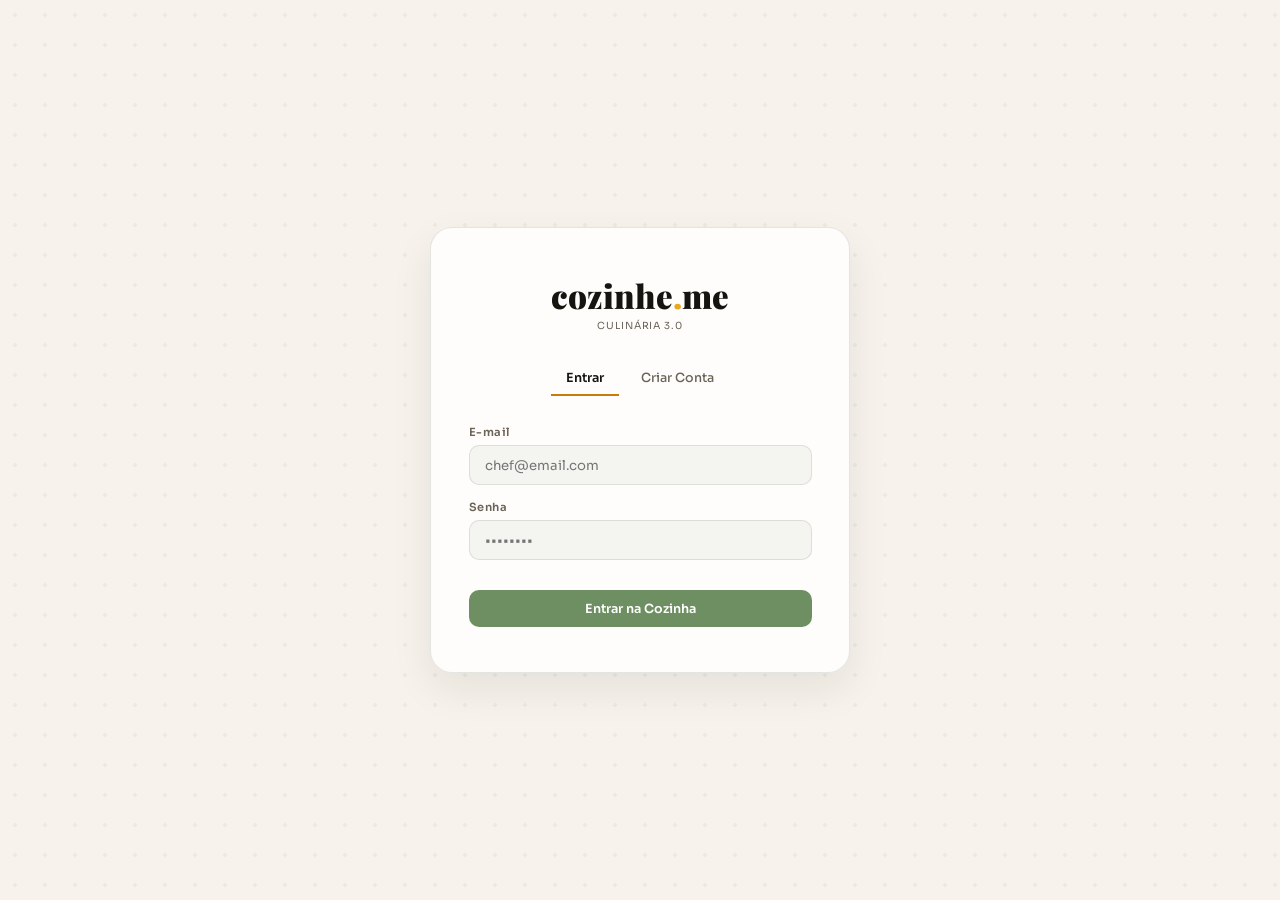
==== login.html @ 4d8975d3 "Rename gemini-code-1779406878002.html to login.html" ====
<!DOCTYPE html>
<html lang="pt-BR">
<head>
<meta charset="UTF-8">
<meta name="viewport" content="width=device-width, initial-scale=1.0">
<title>cozinhe.me</title>
<link href="https://fonts.googleapis.com/css2?family=Playfair+Display:ital,wght@0,700;0,900;1,700&family=Sora:wght@300;400;500;600;700&display=swap" rel="stylesheet">
<style>
:root{
  --cream:#F7F3EC;--dark:#16140F;--olive:#3B4A2C;--amber:#C97B0A;--gold:#E8A920;
  --sage:#6E8F62;--rust:#A83E1C;--warm:#FDFAF5;--muted:#6A6356;--border:rgba(59,74,44,0.13);
  --panel:rgba(255,255,255,0.82);--glass:rgba(255,255,255,0.55);
  --premium:#B8860B;--premium-light:rgba(184,134,11,0.12);
}
*,*::before,*::after{box-sizing:border-box;margin:0;padding:0}
html{scroll-behavior:smooth;font-size:15px}
body{background:var(--cream);color:var(--dark);font-family:'Sora',sans-serif;overflow-x:hidden;min-height:100vh}
input,button,select,textarea{font-family:'Sora',sans-serif}
::-webkit-scrollbar{width:5px;height:5px}
::-webkit-scrollbar-track{background:transparent}
::-webkit-scrollbar-thumb{background:rgba(59,74,44,0.25);border-radius:10px}

/* ─── LAYOUT ─── */
.app{display:flex;min-height:100vh}
.sidebar{width:220px;background:var(--dark);flex-shrink:0;display:flex;flex-direction:column;position:fixed;top:0;left:0;height:100vh;z-index:100;overflow-y:auto}
.main{margin-left:220px;flex:1;min-height:100vh}
.sidebar-logo{padding:1.6rem 1.4rem 1rem;border-bottom:1px solid rgba(255,255,255,0.07)}
.logo-text{font-family:'Playfair Display',serif;font-size:1.35rem;font-weight:900;color:#fff}
.logo-text span{color:var(--gold)}
.logo-sub{font-size:.65rem;color:rgba(255,255,255,.35);letter-spacing:.1em;text-transform:uppercase;margin-top:.2rem}
.nav-section{padding:.8rem 0}
.nav-label{font-size:.6rem;letter-spacing:.18em;text-transform:uppercase;color:rgba(255,255,255,.3);padding:.6rem 1.4rem .3rem;font-weight:600}
.nav-item{display:flex;align-items:center;gap:.75rem;padding:.65rem 1.4rem;cursor:pointer;transition:background .2s;border-left:3px solid transparent;font-size:.82rem;color:rgba(255,255,255,.55);font-weight:500}
.nav-item:hover{background:rgba(255,255,255,.06);color:rgba(255,255,255,.9)}
.nav-item.active{background:rgba(255,255,255,.09);color:#fff;border-left-color:var(--gold)}
.nav-item .ni{font-size:1rem;width:20px;text-align:center}
.sidebar-bottom{margin-top:auto;padding:1rem 1.2rem;border-top:1px solid rgba(255,255,255,.07)}
.user-chip{display:flex;align-items:center;gap:.7rem;cursor:pointer}
.user-avatar{width:34px;height:34px;border-radius:50%;background:linear-gradient(135deg,var(--sage),var(--olive));display:flex;align-items:center;justify-content:center;font-size:.9rem;flex-shrink:0}
.user-info-name{font-size:.82rem;font-weight:600;color:#fff}
.user-info-level{font-size:.68rem;color:var(--gold)}
.premium-badge-side{margin-top:.6rem;background:var(--premium-light);border:1px solid rgba(184,134,11,.3);border-radius:8px;padding:.5rem .8rem;font-size:.72rem;color:var(--gold);display:flex;align-items:center;gap:.4rem;cursor:pointer}

/* ─── TOPBAR ─── */
.topbar{background:rgba(253,250,245,0.92);backdrop-filter:blur(12px);border-bottom:1px solid var(--border);padding:.8rem 2rem;display:flex;align-items:center;justify-content:space-between;position:sticky;top:0;z-index:50}
.topbar-title{font-family:'Playfair Display',serif;font-size:1.3rem;font-weight:700}
.topbar-actions{display:flex;align-items:center;gap:.8rem}
.streak-pill{display:flex;align-items:center;gap:.4rem;background:rgba(201,123,10,.1);border:1px solid rgba(201,123,10,.25);border-radius:100px;padding:.35rem .85rem;font-size:.78rem;font-weight:600;color:var(--amber);cursor:pointer}
.xp-pill{display:flex;align-items:center;gap:.4rem;background:rgba(110,143,98,.1);border:1px solid rgba(110,143,98,.25);border-radius:100px;padding:.35rem .85rem;font-size:.78rem;font-weight:600;color:var(--sage)}

/* ─── PAGE ─── */
.page{display:none;padding:2rem}
.page.active{display:block}

/* ─── CARDS ─── */
.card{background:var(--panel);border:1.5px solid var(--border);border-radius:18px;padding:1.5rem;backdrop-filter:blur(8px)}
.card-sm{background:var(--panel);border:1.5px solid var(--border);border-radius:14px;padding:1.1rem}
h2.page-title{font-family:'Playfair Display',serif;font-size:1.8rem;font-weight:900;margin-bottom:.3rem;letter-spacing:-.5px}
p.page-sub{color:var(--muted);font-size:.88rem;margin-bottom:1.6rem;font-weight:300}

/* ─── BUTTONS ─── */
.btn{background:var(--dark);color:#fff;border:none;border-radius:10px;padding:.7rem 1.4rem;font-size:.84rem;font-weight:600;cursor:pointer;transition:all .2s;display:inline-flex;align-items:center;gap:.5rem}
.btn:hover{background:var(--olive);transform:translateY(-1px)}
.btn-outline{background:transparent;color:var(--dark);border:1.5px solid var(--border);border-radius:10px;padding:.65rem 1.3rem;font-size:.84rem;font-weight:500;cursor:pointer;transition:all .2s}
.btn-outline:hover{border-color:var(--dark)}
.btn-amber{background:var(--amber);color:#fff}
.btn-amber:hover{background:#a8660a}
.btn-sage{background:var(--sage);color:#fff}
.btn-sage:hover{background:var(--olive)}
.btn-sm{padding:.45rem .9rem;font-size:.76rem;border-radius:8px}
.btn-danger{background:rgba(168,62,28,.1);color:var(--rust);border:1px solid rgba(168,62,28,.2)}
.btn-danger:hover{background:rgba(168,62,28,.18)}

/* ─── INPUTS ─── */
.input{width:100%;background:rgba(59,74,44,.05);border:1.5px solid var(--border);border-radius:10px;padding:.7rem 1rem;font-size:.88rem;color:var(--dark);outline:none;transition:border-color .2s}
.input:focus{border-color:var(--sage)}
.input-label{font-size:.75rem;font-weight:600;color:var(--muted);letter-spacing:.05em;margin-bottom:.4rem;display:block}
.input-group{margin-bottom:1rem}
textarea.input{min-height:90px;resize:vertical}
select.input{cursor:pointer}

/* ─── TAGS ─── */
.tag{display:inline-flex;align-items:center;gap:.35rem;background:rgba(59,74,44,.1);color:var(--olive);padding:.25rem .7rem;border-radius:100px;font-size:.74rem;font-weight:500}
.tag-amber{background:rgba(201,123,10,.1);color:var(--amber)}
.tag-rust{background:rgba(168,62,28,.1);color:var(--rust)}
.tag-sage{background:rgba(110,143,98,.12);color:var(--sage)}
.tag-gold{background:var(--premium-light);color:var(--premium)}
.tag btn{background:none;border:none;cursor:pointer;color:inherit;opacity:.6;font-size:.8rem}

/* ─── GRID ─── */
.grid-2{display:grid;grid-template-columns:1fr 1fr;gap:1.2rem}
.grid-3{display:grid;grid-template-columns:repeat(3,1fr);gap:1.2rem}
.grid-4{display:grid;grid-template-columns:repeat(4,1fr);gap:1rem}

/* ─── SECTION LABEL ─── */
.section-label{font-size:.68rem;letter-spacing:.18em;text-transform:uppercase;color:var(--amber);font-weight:700;margin-bottom:.6rem}

/* ─── MODAL ─── */
.modal-overlay{position:fixed;inset:0;background:rgba(22,20,15,.55);backdrop-filter:blur(4px);z-index:500;display:flex;align-items:center;justify-content:center;opacity:0;pointer-events:none;transition:opacity .25s}
.modal-overlay.open{opacity:1;pointer-events:all}
.modal{background:var(--warm);border-radius:22px;padding:2rem;max-width:560px;width:90%;max-height:90vh;overflow-y:auto;transform:translateY(20px) scale(.97);transition:transform .3s cubic-bezier(.34,1.56,.64,1)}
.modal-overlay.open .modal{transform:none}
.modal-title{font-family:'Playfair Display',serif;font-size:1.35rem;font-weight:700;margin-bottom:1.2rem}
.modal-close{float:right;background:none;border:none;font-size:1.3rem;cursor:pointer;color:var(--muted);margin-top:-.3rem}

/* ─── TOAST ─── */
.toast-stack{position:fixed;bottom:1.5rem;right:1.5rem;z-index:999;display:flex;flex-direction:column;gap:.6rem;pointer-events:none}
.toast{background:var(--dark);color:#fff;padding:.85rem 1.2rem;border-radius:12px;font-size:.83rem;font-weight:500;box-shadow:0 8px 28px rgba(22,20,15,.25);display:flex;align-items:center;gap:.7rem;transform:translateX(120%);transition:transform .4s cubic-bezier(.34,1.56,.64,1);pointer-events:all;max-width:300px}
.toast.show{transform:none}
.toast-icon{font-size:1.25rem;flex-shrink:0}

/* ════════════════ AUTENTICAÇÃO ════════════════ */
.auth-screen {
  position: fixed;
  inset: 0;
  background: var(--cream);
  z-index: 9999;
  display: flex;
  align-items: center;
  justify-content: center;
  background-image: radial-gradient(rgba(59,74,44,0.06) 2px, transparent 2px);
  background-size: 30px 30px;
  transition: opacity 0.4s ease;
}
.auth-screen.hidden {
  opacity: 0;
  pointer-events: none;
}
.auth-box {
  background: var(--panel);
  border: 1.5px solid var(--border);
  border-radius: 22px;
  padding: 3rem 2.5rem;
  width: 90%;
  max-width: 420px;
  box-shadow: 0 16px 40px rgba(22,20,15,0.08);
  backdrop-filter: blur(12px);
}

/* ════════════════ HOME ════════════════ */
.home-hero{background:linear-gradient(135deg,var(--olive) 0%,var(--dark) 100%);border-radius:20px;padding:2.5rem;color:#fff;position:relative;overflow:hidden;margin-bottom:1.5rem}
.home-hero::before{content:'';position:absolute;top:-60px;right:-60px;width:250px;height:250px;border-radius:50%;background:radial-gradient(circle,rgba(232,169,32,.2),transparent 70%)}
.home-hero-title{font-family:'Playfair Display',serif;font-size:2rem;font-weight:900;margin-bottom:.5rem;position:relative}
.home-hero-sub{color:rgba(255,255,255,.65);font-size:.9rem;font-weight:300;max-width:420px;line-height:1.65;position:relative}
.home-hero-actions{display:flex;gap:.8rem;margin-top:1.5rem;position:relative;flex-wrap:wrap}
.daily-wheel-cta{background:linear-gradient(135deg,var(--gold),var(--amber));color:var(--dark);border:none;border-radius:12px;padding:.8rem 1.5rem;font-size:.88rem;font-weight:700;cursor:pointer;display:inline-flex;align-items:center;gap:.5rem;box-shadow:0 4px 18px rgba(232,169,32,.35);transition:transform .2s,box-shadow .2s}
.daily-wheel-cta:hover{transform:translateY(-2px);box-shadow:0 8px 28px rgba(232,169,32,.45)}

.stats-row{display:grid;grid-template-columns:repeat(4,1fr);gap:1rem;margin-bottom:1.5rem}
.stat-card{background:var(--panel);border:1.5px solid var(--border);border-radius:14px;padding:1.1rem;text-align:center}
.stat-num{font-family:'Playfair Display',serif;font-size:2rem;font-weight:900;color:var(--dark)}
.stat-lbl{font-size:.72rem;color:var(--muted);font-weight:400;margin-top:.2rem}
.stat-icon{font-size:1.3rem;margin-bottom:.3rem}

/* ════════════════ RODA DA SORTE ════════════════ */
.wheel-modal .modal{max-width:500px}
.wheel-wrap{display:flex;flex-direction:column;align-items:center;gap:1.5rem;padding:1rem 0}
.wheel-outer{position:relative;width:300px;height:300px}
.wheel-canvas{border-radius:50%;box-shadow:0 8px 40px rgba(22,20,15,.25)}
.wheel-pointer{position:absolute;top:-16px;left:50%;transform:translateX(-50%);font-size:2.2rem;filter:drop-shadow(0 2px 4px rgba(0,0,0,.4));z-index:2}
.wheel-spin-btn{background:linear-gradient(135deg,var(--gold),var(--amber));color:var(--dark);border:none;border-radius:100px;padding:.85rem 2.5rem;font-size:1rem;font-weight:800;cursor:pointer;box-shadow:0 4px 20px rgba(232,169,32,.4);transition:all .25s}
.wheel-spin-btn:hover:not(:disabled){transform:translateY(-2px);box-shadow:0 8px 30px rgba(232,169,32,.5)}
.wheel-spin-btn:disabled{opacity:.5;cursor:not-allowed}
.wheel-streak-info{text-align:center;font-size:.82rem;color:var(--muted);line-height:1.6}
.wheel-result{background:var(--premium-light);border:1.5px solid rgba(184,134,11,.3);border-radius:14px;padding:1.2rem;text-align:center;width:100%;display:none}
.wheel-result.show{display:block}
.wheel-result-prize{font-family:'Playfair Display',serif;font-size:1.3rem;font-weight:700;color:var(--premium)}
.wheel-result-desc{font-size:.82rem;color:var(--muted);margin-top:.3rem}

/* ════════════════ RECEITAS ════════════════ */
.recipe-grid{display:grid;grid-template-columns:repeat(auto-fill,minmax(240px,1fr));gap:1.1rem}
.recipe-card{background:var(--panel);border:1.5px solid var(--border);border-radius:16px;overflow:hidden;cursor:pointer;transition:transform .2s,box-shadow .2s}
.recipe-card:hover{transform:translateY(-3px);box-shadow:0 12px 36px rgba(22,20,15,.1)}
.recipe-card-thumb{height:130px;background:linear-gradient(135deg,var(--sage),var(--olive));display:flex;align-items:center;justify-content:center;font-size:3.5rem;position:relative}
.recipe-card-body{padding:1rem}
.recipe-card-name{font-family:'Playfair Display',serif;font-size:1rem;font-weight:700;margin-bottom:.4rem}
.recipe-card-meta{display:flex;gap:.5rem;flex-wrap:wrap;margin-bottom:.5rem}
.recipe-card-desc{font-size:.78rem;color:var(--muted);font-weight:300;line-height:1.5}
.recipe-search-bar{display:flex;gap:.7rem;margin-bottom:1.2rem;align-items:center;flex-wrap:wrap}
.recipe-filters{display:flex;gap:.5rem;flex-wrap:wrap;margin-bottom:1rem}
.filter-chip{background:rgba(59,74,44,.07);border:1.5px solid var(--border);border-radius:100px;padding:.3rem .85rem;font-size:.76rem;font-weight:500;cursor:pointer;transition:all .2s;color:var(--muted)}
.filter-chip:hover,.filter-chip.active{background:var(--olive);border-color:var(--olive);color:#fff}
.creator-badge{position:absolute;top:.5rem;right:.5rem;background:var(--gold);color:var(--dark);padding:.2rem .5rem;border-radius:100px;font-size:.65rem;font-weight:700}

/* ─── RECIPE DETAIL ─── */
.recipe-detail{display:none}
.recipe-detail.open{display:block}
.recipe-detail-back{display:inline-flex;align-items:center;gap:.5rem;font-size:.85rem;font-weight:500;color:var(--muted);cursor:pointer;margin-bottom:1rem;transition:color .2s}
.recipe-detail-back:hover{color:var(--dark)}
.recipe-detail-hero{background:linear-gradient(135deg,var(--sage),var(--olive));border-radius:16px;padding:2rem;color:#fff;display:flex;align-items:center;gap:2rem;margin-bottom:1.5rem}
.recipe-detail-emoji{font-size:5rem}
.recipe-detail-title{font-family:'Playfair Display',serif;font-size:2rem;font-weight:900;margin-bottom:.5rem}
.recipe-detail-meta{display:flex;gap:.8rem;flex-wrap:wrap}
.recipe-meta-chip{background:rgba(255,255,255,.15);border-radius:100px;padding:.3rem .8rem;font-size:.76rem;font-weight:500}
.portion-control{display:flex;align-items:center;gap:1rem;background:var(--panel);border:1.5px solid var(--border);border-radius:12px;padding:.8rem 1.2rem;margin-bottom:1rem}
.portion-label{font-weight:600;font-size:.88rem}
.portion-num{font-family:'Playfair Display',serif;font-size:1.5rem;font-weight:900;color:var(--amber);min-width:2rem;text-align:center}
.portion-btn{width:30px;height:30px;border-radius:50%;border:1.5px solid var(--border);background:white;cursor:pointer;font-size:1.1rem;display:flex;align-items:center;justify-content:center;transition:all .2s;font-weight:700}
.portion-btn:hover{border-color:var(--olive);background:var(--olive);color:#fff}
.ing-table{width:100%;border-collapse:collapse}
.ing-table th{text-align:left;font-size:.72rem;font-weight:700;color:var(--muted);letter-spacing:.08em;text-transform:uppercase;padding:.5rem .8rem;border-bottom:1px solid var(--border)}
.ing-table td{padding:.55rem .8rem;font-size:.88rem;border-bottom:1px solid rgba(59,74,44,.06)}
.ing-table tr:last-child td{border-bottom:none}
.ing-table td:last-child{font-weight:700;color:var(--olive)}
.sub-btn{background:rgba(201,123,10,.08);color:var(--amber);border:1px solid rgba(201,123,10,.2);border-radius:6px;padding:.2rem .55rem;font-size:.68rem;font-weight:600;cursor:pointer;transition:all .2s}
.sub-btn:hover{background:rgba(201,123,10,.18)}
.steps-list{display:flex;flex-direction:column;gap:.8rem}
.step-item{display:flex;gap:1rem;align-items:flex-start}
.step-num{width:28px;height:28px;border-radius:50%;background:var(--dark);color:#fff;display:flex;align-items:center;justify-content:center;font-size:.75rem;font-weight:700;flex-shrink:0}
.step-text{font-size:.88rem;line-height:1.65;padding-top:.2rem}
.step-timer{display:inline-flex;align-items:center;gap:.3rem;background:rgba(201,123,10,.1);color:var(--amber);border-radius:6px;padding:.15rem .5rem;font-size:.72rem;font-weight:600;margin-left:.5rem;cursor:pointer}
.diff-badge{display:inline-flex;align-items:center;gap:.4rem;border-radius:100px;padding:.4rem 1rem;font-size:.78rem;font-weight:600}
.diff-easy{background:rgba(110,143,98,.12);color:var(--sage)}
.diff-medium{background:rgba(201,123,10,.12);color:var(--amber)}
.diff-hard{background:rgba(168,62,28,.12);color:var(--rust)}
.voice-btn{background:linear-gradient(135deg,var(--rust),#7a2a0e);color:#fff;border:none;border-radius:100px;padding:.6rem 1.3rem;font-size:.82rem;font-weight:600;cursor:pointer;display:inline-flex;align-items:center;gap:.5rem;transition:all .2s}
.voice-btn:hover{transform:translateY(-1px)}
.voice-btn.recording{background:linear-gradient(135deg,#c0392b,#96281b);animation:pulse-record .8s ease-in-out infinite}

/* ════════════════ INVENTÁRIO ════════════════ */
.inventory-grid{display:grid;grid-template-columns:repeat(auto-fill,minmax(160px,1fr));gap:.8rem}
.inv-item{background:var(--panel);border:1.5px solid var(--border);border-radius:12px;padding:.9rem;display:flex;flex-direction:column;gap:.4rem;position:relative}
.inv-item:hover .inv-del{opacity:1}
.inv-emoji{font-size:1.8rem}
.inv-name{font-weight:600;font-size:.85rem}
.inv-qty{font-size:.78rem;color:var(--muted)}
.inv-del{position:absolute;top:.5rem;right:.5rem;background:rgba(168,62,28,.1);border:none;border-radius:6px;padding:.2rem .4rem;font-size:.7rem;cursor:pointer;color:var(--rust);opacity:0;transition:opacity .2s}
.inv-expiry{font-size:.7rem;padding:.15rem .5rem;border-radius:100px}
.expiry-ok{background:rgba(110,143,98,.1);color:var(--sage)}
.expiry-soon{background:rgba(201,123,10,.1);color:var(--amber)}
.expiry-bad{background:rgba(168,62,28,.1);color:var(--rust)}

/* ════════════════ COMUNIDADE ════════════════ */
.community-post{background:var(--panel);border:1.5px solid var(--border);border-radius:16px;padding:1.3rem;margin-bottom:1rem}
.post-header{display:flex;align-items:center;gap:.8rem;margin-bottom:.8rem}
.post-avatar{width:38px;height:38px;border-radius:50%;background:linear-gradient(135deg,var(--sage),var(--olive));display:flex;align-items:center;justify-content:center;font-size:1rem;flex-shrink:0}
.post-user-name{font-weight:600;font-size:.88rem}
.post-user-info{font-size:.74rem;color:var(--muted)}
.post-image{background:linear-gradient(135deg,var(--olive),var(--dark));border-radius:12px;height:180px;display:flex;align-items:center;justify-content:center;font-size:5rem;margin-bottom:.8rem}
.post-text{font-size:.88rem;line-height:1.6;margin-bottom:.8rem}
.post-actions{display:flex;gap:.8rem;align-items:center}
.post-action-btn{background:none;border:none;cursor:pointer;display:flex;align-items:center;gap:.35rem;font-size:.8rem;color:var(--muted);font-family:'Sora',sans-serif;padding:.3rem .5rem;border-radius:8px;transition:all .2s}
.post-action-btn:hover{background:rgba(59,74,44,.06);color:var(--dark)}
.post-action-btn.liked{color:var(--rust)}
.creator-card{background:linear-gradient(135deg,rgba(232,169,32,.12),rgba(201,123,10,.06));border:1.5px solid rgba(232,169,32,.3);border-radius:16px;padding:1.2rem;display:flex;gap:1rem;align-items:flex-start}
.creator-crown{font-size:1.5rem}
.creator-name{font-weight:700;font-size:.92rem;margin-bottom:.2rem}
.creator-desc{font-size:.78rem;color:var(--muted);line-height:1.5}
.creator-achievement{display:inline-flex;align-items:center;gap:.3rem;background:var(--premium-light);color:var(--premium);border-radius:100px;padding:.2rem .6rem;font-size:.7rem;font-weight:600;margin-top:.4rem}

/* ════════════════ GAMIFICAÇÃO ════════════════ */
.technique-grid{display:grid;grid-template-columns:repeat(auto-fill,minmax(200px,1fr));gap:1rem}
.technique-card{background:var(--panel);border:1.5px solid var(--border);border-radius:14px;padding:1.2rem;position:relative;overflow:hidden;transition:transform .2s}
.technique-card:hover{transform:translateY(-2px)}
.technique-card::before{content:'';position:absolute;top:0;left:0;right:0;height:4px}
.technique-card.mastered::before{background:var(--sage)}
.technique-card.learning::before{background:var(--amber)}
.technique-card.locked::before{background:var(--border)}
.technique-icon{font-size:2rem;margin-bottom:.6rem}
.technique-name{font-weight:700;font-size:.9rem;margin-bottom:.3rem}
.technique-lvl{font-size:.74rem;color:var(--muted);margin-bottom:.7rem}
.xp-bar{height:6px;background:rgba(59,74,44,.1);border-radius:100px;overflow:hidden}
.xp-fill{height:100%;border-radius:100px;background:linear-gradient(90deg,var(--sage),var(--amber));transition:width .6s}
.achievement-wall{display:grid;grid-template-columns:repeat(auto-fill,minmax(90px,1fr));gap:.8rem}
.achievement-item{display:flex;flex-direction:column;align-items:center;gap:.4rem;cursor:pointer}
.achievement-hex{width:60px;height:60px;border-radius:50%;display:flex;align-items:center;justify-content:center;font-size:1.5rem;border:2.5px solid;transition:transform .25s}
.achievement-hex:hover{transform:scale(1.1)}
.achievement-hex.unlocked.gold{background:linear-gradient(135deg,#F5C842,#D4820A);border-color:#D4820A;box-shadow:0 4px 14px rgba(212,130,10,.3)}
.achievement-hex.unlocked.green{background:linear-gradient(135deg,#8DB87A,#3D4A2E);border-color:#3D4A2E;box-shadow:0 4px 14px rgba(61,74,46,.25)}
.achievement-hex.unlocked.red{background:linear-gradient(135deg,#E07050,#B84C1E);border-color:#B84C1E}
.achievement-hex.unlocked.blue{background:linear-gradient(135deg,#7098C0,#3A5F8A);border-color:#3A5F8A}
.achievement-hex.locked{background:rgba(59,74,44,.07);border-color:var(--border);filter:grayscale(1) opacity(.4)}
.achievement-label{font-size:.66rem;font-weight:600;text-align:center;max-width:82px;line-height:1.3;color:var(--dark)}
.achievement-label.locked{color:var(--muted)}

/* ════════════════ PREMIUM ════════════════ */
.premium-hero{background:linear-gradient(135deg,#2C1F00,#5C3D00,#2C1F00);border-radius:20px;padding:2.5rem;color:#fff;position:relative;overflow:hidden;margin-bottom:1.5rem}
.premium-hero::before{content:'';position:absolute;top:-80px;right:-80px;width:300px;height:300px;border-radius:50%;background:radial-gradient(circle,rgba(232,169,32,.25),transparent 70%)}
.premium-hero::after{content:'';position:absolute;bottom:-60px;left:-60px;width:200px;height:200px;border-radius:50%;background:radial-gradient(circle,rgba(184,134,11,.2),transparent 70%)}
.premium-hero-title{font-family:'Playfair Display',serif;font-size:2.2rem;font-weight:900;margin-bottom:.5rem;position:relative;color:var(--gold)}
.premium-plan-grid{display:grid;grid-template-columns:1fr 1fr;gap:1.2rem}
.premium-plan{background:var(--panel);border:2px solid var(--border);border-radius:18px;padding:1.8rem;position:relative;overflow:hidden}
.premium-plan.featured{border-color:var(--gold);background:var(--warm)}
.premium-plan.featured::before{content:'Mais popular';position:absolute;top:0;right:0;background:var(--gold);color:var(--dark);font-size:.68rem;font-weight:800;padding:.3rem .9rem;border-bottom-left-radius:10px}
.plan-name{font-family:'Playfair Display',serif;font-size:1.2rem;font-weight:700;margin-bottom:.3rem}
.plan-price{font-family:'Playfair Display',serif;font-size:2.5rem;font-weight:900;color:var(--premium);margin-bottom:.2rem}
.plan-price span{font-size:.9rem;color:var(--muted);font-family:'Sora',sans-serif;font-weight:400}
.plan-features{list-style:none;display:flex;flex-direction:column;gap:.5rem;margin:1rem 0}
.plan-features li{font-size:.82rem;display:flex;gap:.5rem;align-items:flex-start}
.plan-features li::before{content:'✓';color:var(--sage);font-weight:700;flex-shrink:0;margin-top:.05rem}

/* ════════════════ AI PREP TOOL ════════════════ */
.ai-prep-tabs{display:flex;gap:.5rem;margin-bottom:1.5rem;border-bottom:1px solid var(--border);padding-bottom:-.5rem}
.ai-tab{background:none;border:none;border-bottom:2.5px solid transparent;padding:.55rem 1rem;font-family:'Sora',sans-serif;font-size:.84rem;font-weight:500;color:var(--muted);cursor:pointer;margin-bottom:-1px;transition:all .2s}
.ai-tab.active{color:var(--dark);border-bottom-color:var(--amber);font-weight:600}
.ai-result-box{background:rgba(59,74,44,.04);border:1.5px solid var(--border);border-radius:14px;padding:1.3rem;min-height:140px;font-size:.88rem;line-height:1.7;color:var(--dark);white-space:pre-wrap}
.lang-selector{display:flex;gap:.5rem;flex-wrap:wrap}
.lang-chip{border:1.5px solid var(--border);border-radius:8px;padding:.35rem .75rem;font-size:.76rem;font-weight:500;cursor:pointer;transition:all .2s;background:white}
.lang-chip.active{background:var(--dark);color:#fff;border-color:var(--dark)}
.typing-cursor{display:inline-block;width:2px;height:1em;background:var(--amber);animation:blink .7s infinite;vertical-align:middle;margin-left:2px}

/* ════════════════ ANIMATIONS ════════════════ */
@keyframes fadeUp{from{opacity:0;transform:translateY(16px)}to{opacity:1;transform:translateY(0)}}
@keyframes spin{to{transform:rotate(360deg)}}
@keyframes blink{0%,100%{opacity:1}50%{opacity:0}}
@keyframes pulse-record{0%,100%{box-shadow:0 0 0 0 rgba(168,62,28,.5)}50%{box-shadow:0 0 0 10px rgba(168,62,28,0)}}
@keyframes wheel-spin{from{transform:rotate(0deg)}}
.fade-in{animation:fadeUp .4s ease forwards}
.spin-anim{animation:spin .7s linear infinite}

/* ════════════════ MISE EN PLACE ════════════════ */
.mise-board{background:var(--panel);border:1.5px solid var(--border);border-radius:16px;overflow:hidden}
.mise-header-bar{background:var(--dark);padding:.9rem 1.3rem;display:flex;justify-content:space-between;align-items:center}
.mise-header-title{color:#fff;font-family:'Playfair Display',serif;font-size:1rem;font-weight:700}
.mise-time{color:rgba(255,255,255,.5);font-size:.78rem}
.mise-track{padding:1.2rem}
.mise-row{display:grid;grid-template-columns:80px 1fr;gap:.7rem;align-items:center;margin-bottom:.5rem}
.mise-station-lbl{font-size:.7rem;font-weight:700;text-transform:uppercase;color:var(--muted);text-align:right}
.mise-bar-wrap{position:relative;height:38px}
.mise-block{position:absolute;border-radius:7px;height:30px;top:4px;display:flex;align-items:center;padding:0 .7rem;font-size:.72rem;font-weight:500;color:#fff;cursor:pointer;transition:opacity .2s;user-select:none;overflow:hidden;white-space:nowrap}
.mise-block:hover{opacity:.8}
.mise-block.done{opacity:.45;text-decoration:line-through}
.mise-block.fogao{background:#B84C3A}
.mise-block.tabua{background:#4A7A5C}
.mise-block.prep{background:#7A6B3A}
.mise-ruler{display:flex;padding-top:.4rem;border-top:1px solid var(--border)}
.mise-mark{flex:1;font-size:.65rem;color:var(--muted);text-align:center}
.mise-progress{height:4px;background:rgba(59,74,44,.1);margin:.6rem 1.2rem}
.mise-progress-fill{height:100%;background:var(--sage);border-radius:100px;transition:width .4s}
.mise-footer{padding:.6rem 1.2rem 1.2rem;display:flex;gap:.6rem;justify-content:center}

/* ────────────────────────────────────────────────────
   RESPONSIVO
──────────────────────────────────────────────────── */
@media(max-width:900px){
  .sidebar{width:60px}
  .sidebar-logo,.nav-label,.nav-item span,.user-info-name,.user-info-level,.premium-badge-side,.logo-sub{display:none}
  .main{margin-left:60px}
  .nav-item{padding:.7rem;justify-content:center}
  .nav-item .ni{margin:0}
  .stats-row{grid-template-columns:1fr 1fr}
  .grid-2,.grid-3,.grid-4,.premium-plan-grid{grid-template-columns:1fr}
}
</style>
</head>
<body>

<div id="authScreen" class="auth-screen">
  <div class="auth-box">
    <div class="sidebar-logo" style="padding:0; border:none; margin-bottom: 2rem; text-align: center;">
      <div class="logo-text" style="color:var(--dark); font-size: 2.2rem;">cozinhe<span>.</span>me</div>
      <div class="logo-sub" style="color:var(--muted)">Culinária 3.0</div>
    </div>

    <div class="ai-prep-tabs" style="justify-content: center; margin-bottom: 2rem; border-bottom: none;">
      <button class="ai-tab active" id="tabLogin" onclick="switchAuthTab('login')">Entrar</button>
      <button class="ai-tab" id="tabSignup" onclick="switchAuthTab('signup')">Criar Conta</button>
    </div>

    <div id="formLogin" class="fade-in">
      <div class="input-group">
        <label class="input-label">E-mail</label>
        <input type="email" class="input" id="loginEmail" placeholder="chef@email.com">
      </div>
      <div class="input-group">
        <label class="input-label">Senha</label>
        <input type="password" class="input" id="loginPass" placeholder="••••••••">
      </div>
      <button class="btn btn-sage" style="width: 100%; margin-top: 1rem; justify-content: center;" onclick="doLogin()">Entrar na Cozinha</button>
    </div>

    <div id="formSignup" class="fade-in" style="display: none;">
      <div class="input-group">
        <label class="input-label">Como quer ser chamado?</label>
        <input type="text" class="input" id="signupName" placeholder="Ex: Chef Lucas">
      </div>
      <div class="input-group">
        <label class="input-label">E-mail</label>
        <input type="email" class="input" id="signupEmail" placeholder="seu@email.com">
      </div>
      <div class="input-group">
        <label class="input-label">Crie uma Senha</label>
        <input type="password" class="input" id="signupPass" placeholder="Senha forte">
      </div>
      <button class="btn btn-amber" style="width: 100%; margin-top: 1rem; justify-content: center;" onclick="doSignup()">Criar Minha Conta</button>
    </div>
  </div>
</div>

<div class="app">
<aside class="sidebar">
  <div class="sidebar-logo">
    <div class="logo-text">cozinhe<span>.</span>me</div>
    <div class="logo-sub">Culinária 3.0</div>
  </div>
  <nav>
    <div class="nav-section">
      <div class="nav-label">Principal</div>
      <div class="nav-item active" onclick="goTo('home')"><span class="ni">🏠</span><span>Início</span></div>
      <div class="nav-item" onclick="goTo('recipes')"><span class="ni">📖</span><span>Receitas</span></div>
      <div class="nav-item" onclick="goTo('inventory')"><span class="ni">🧺</span><span>Inventário</span></div>
      <div class="nav-item" onclick="goTo('ai-prep')"><span class="ni">🤖</span><span>IA Chef</span></div>
    </div>
    <div class="nav-section">
      <div class="nav-label">Social</div>
      <div class="nav-item" onclick="goTo('community')"><span class="ni">👥</span><span>Comunidade</span></div>
      <div class="nav-item" onclick="goTo('gamification')"><span class="ni">🏆</span><span>Conquistas</span></div>
    </div>
    <div class="nav-section">
      <div class="nav-label">Conta</div>
      <div class="nav-item" onclick="goTo('premium')"><span class="ni">⭐</span><span>Premium</span></div>
    </div>
  </nav>
  <div class="sidebar-bottom">
    <div class="user-chip">
      <div class="user-avatar">👨‍🍳</div>
      <div>
        <div class="user-info-name" id="sideUserName">Lucas</div>
        <div class="user-info-level" id="sideUserLevel">Nível 3 · 340 XP</div>
      </div>
    </div>
    <div class="premium-badge-side" onclick="goTo('premium')">⭐ <span>Upgrade Premium</span></div>
  </div>
</aside>

<div class="main">
  <div class="topbar">
    <div class="topbar-title" id="topbarTitle">Início</div>
    <div class="topbar-actions">
      <div class="streak-pill" onclick="openWheelModal()">🔥 <span id="streakCount">5</span> dias · Girar Roleta</div>
      <div class="xp-pill">⚡ <span id="topXP">340</span> XP</div>
    </div>
  </div>

  <div class="page active" id="page-home">
    <div class="home-hero">
      <div class="home-hero-title">Olá, Lucas! 👨‍🍳</div>
      <div class="home-hero-sub">Você tem <strong id="heroIngCount">12 ingredientes</strong> no inventário. A IA encontrou <strong>8 receitas</strong> que você consegue fazer agora.</div>
      <div class="home-hero-actions">
        <button class="btn" onclick="goTo('recipes')">🔍 Encontrar Receita</button>
        <button class="daily-wheel-cta" onclick="openWheelModal()">🎰 Girar Roleta Diária</button>
        <button class="btn" style="background:rgba(255,255,255,.15)" onclick="goTo('ai-prep')">🤖 IA Chef</button>
      </div>
    </div>
    <div class="stats-row">
      <div class="stat-card"><div class="stat-icon">📖</div><div class="stat-num" id="statRecipes">24</div><div class="stat-lbl">Receitas criadas</div></div>
      <div class="stat-card"><div class="stat-icon">🔥</div><div class="stat-num" id="statStreak">5</div><div class="stat-lbl">Dias seguidos</div></div>
      <div class="stat-card"><div class="stat-icon">⚡</div><div class="stat-num" id="statXP">340</div><div class="stat-lbl">XP total</div></div>
      <div class="stat-card"><div class="stat-icon">🏅</div><div class="stat-num">7</div><div class="stat-lbl">Conquistas</div></div>
    </div>
    <div class="grid-2">
      <div>
        <div class="section-label">Sugestões de hoje</div>
        <div id="homeRecipeList"></div>
      </div>
      <div>
        <div class="section-label">Atividade da Comunidade</div>
        <div id="homeCommunityFeed"></div>
      </div>
    </div>
  </div>

  <div class="page" id="page-recipes">
    <div id="recipes-list-view">
      <h2 class="page-title">Receitas</h2>
      <p class="page-sub">Crie, descubra e adapte receitas do seu jeito</p>
      <div class="recipe-search-bar">
        <input class="input" style="max-width:280px" id="recipeSearch" placeholder="Buscar receitas..." oninput="filterRecipes()">
        <button class="btn btn-sage" onclick="openRecipeModal()">+ Nova Receita</button>
        <button class="btn btn-outline" onclick="filterByInventory()">🧺 Só do inventário</button>
      </div>
      <div class="recipe-filters" id="recipeFilters"></div>
      <div class="recipe-grid" id="recipeGrid"></div>
    </div>
    <div id="recipes-detail-view" class="recipe-detail">
      <div class="recipe-detail-back" onclick="closeRecipeDetail()">← Voltar</div>
      <div id="recipeDetailContent"></div>
    </div>
  </div>

  <div class="page" id="page-inventory">
    <h2 class="page-title">Meu Inventário</h2>
    <p class="page-sub">Gerencie o que tem em casa — a IA usará isso para sugerir receitas</p>
    <div style="display:flex;gap:.8rem;margin-bottom:1.2rem;flex-wrap:wrap">
      <button class="btn" onclick="openInvModal()">+ Adicionar Item</button>
      <button class="btn btn-outline" onclick="findRecipesFromInventory()">🔍 Buscar receitas com IA</button>
      <div class="input" style="max-width:220px;padding:.55rem 1rem"><input style="background:none;border:none;outline:none;width:100%;font-family:Sora,sans-serif;font-size:.84rem" placeholder="Buscar ingrediente..." id="invSearch" oninput="filterInventory()"></div>
    </div>
    <div id="expirySoonBanner" style="display:none" class="card" style="border-color:rgba(201,123,10,.3);background:rgba(201,123,10,.07);margin-bottom:1rem"></div>
    <div class="inventory-grid" id="inventoryGrid"></div>
  </div>

  <div class="page" id="page-ai-prep">
    <h2 class="page-title">🤖 IA Chef</h2>
    <p class="page-sub">Ferramentas inteligentes para preparar receitas do seu jeito</p>
    <div class="ai-prep-tabs">
      <button class="ai-tab active" onclick="switchAITab('url')">📹 URL de Vídeo</button>
      <button class="ai-tab" onclick="switchAITab('voice')">🎤 Voz</button>
      <button class="ai-tab" onclick="switchAITab('mise')">⏱️ Mise en Place</button>
      <button class="ai-tab" onclick="switchAITab('translate')">🌐 Traduzir</button>
      <button class="ai-tab" onclick="switchAITab('suggest')">💡 Sugerir do Inventário</button>
    </div>

    <div id="ai-tab-url" class="fade-in">
      <div class="card">
        <div class="section-label">Transcrever receita de vídeo</div>
        <p style="font-size:.85rem;color:var(--muted);margin-bottom:1rem;font-weight:300">Cole a URL de um vídeo do YouTube ou outro site e a IA extrai a receita completa.</p>
        <div style="display:flex;gap:.7rem;margin-bottom:1rem">
          <input class="input" id="videoUrl" placeholder="https://www.youtube.com/watch?v=..." style="flex:1">
          <button class="btn btn-amber" onclick="transcribeVideo()">Transcrever</button>
        </div>
        <div id="urlResult" class="ai-result-box" style="display:none"></div>
        <div id="urlSaveBtn" style="display:none;margin-top:.8rem">
          <button class="btn btn-sage" onclick="saveTranscribedRecipe()">💾 Salvar como receita</button>
        </div>
      </div>
    </div>

    <div id="ai-tab-voice" style="display:none" class="fade-in">
      <div class="card">
        <div class="section-label">Ditar ingredientes ou receita por voz</div>
        <p style="font-size:.85rem;color:var(--muted);margin-bottom:1rem;font-weight:300">Clique em gravar e fale os ingredientes. A IA organiza em forma de receita.</p>
        <div style="display:flex;gap:1rem;align-items:center;margin-bottom:1rem;flex-wrap:wrap">
          <button class="voice-btn" id="voiceBtn" onclick="toggleVoice()">🎤 Iniciar Gravação</button>
          <div id="voiceStatus" style="font-size:.82rem;color:var(--muted)">Aguardando...</div>
        </div>
        <div id="voiceTranscript" style="background:rgba(59,74,44,.04);border:1.5px solid var(--border);border-radius:12px;padding:1rem;min-height:80px;font-size:.88rem;line-height:1.7;color:var(--muted);font-style:italic">O que você disser aparecerá aqui...</div>
        <div id="voiceResult" class="ai-result-box" style="display:none;margin-top:1rem"></div>
        <div id="voiceSaveBtn" style="display:none;margin-top:.8rem">
          <button class="btn btn-sage" onclick="saveVoiceRecipe()">💾 Salvar receita</button>
        </div>
      </div>
    </div>

    <div id="ai-tab-mise" style="display:none" class="fade-in">
      <div class="card" style="margin-bottom:1rem">
        <div class="section-label">Selecionar receita</div>
        <div style="display:flex;gap:.7rem;flex-wrap:wrap">
          <select class="input" id="miseRecipeSelect" style="max-width:260px" onchange="loadMiseRecipe()"></select>
          <button class="btn btn-outline" onclick="generateMiseAI()">✨ Gerar com IA</button>
        </div>
      </div>
      <div class="mise-board" id="miseBoard">
        <div class="mise-header-bar">
          <div class="mise-header-title" id="miseTitle">Selecione uma receita acima</div>
          <div class="mise-time" id="miseTimeLabel"></div>
        </div>
        <div class="mise-track" id="miseTrack"></div>
        <div id="miseActiveBubble" style="display:none;margin:0 1.2rem .5rem;background:rgba(74,122,92,.1);border:1px solid rgba(74,122,92,.25);border-radius:10px;padding:.7rem 1rem;font-size:.83rem;color:var(--olive)"></div>
        <div class="mise-progress"><div class="mise-progress-fill" id="miseProgressFill" style="width:0%"></div></div>
        <div class="mise-footer">
          <button class="btn btn-outline btn-sm" onclick="resetMise()">↺ Reiniciar</button>
          <button class="btn btn-sm" onclick="miseNextTask()">Próxima →</button>
        </div>
      </div>
    </div>

    <div id="ai-tab-translate" style="display:none" class="fade-in">
      <div class="card">
        <div class="section-label">Idioma de saída</div>
        <div class="lang-selector" id="langSelector"></div>
        <div style="margin-top:1.2rem">
          <select class="input" id="translateRecipeSelect" style="max-width:280px;margin-bottom:.8rem">
            <option value="">-- Selecione uma receita --</option>
          </select>
          <button class="btn btn-amber" onclick="translateRecipe()">🌐 Traduzir Receita</button>
        </div>
        <div id="translateResult" class="ai-result-box" style="display:none;margin-top:1rem"></div>
      </div>
    </div>

    <div id="ai-tab-suggest" style="display:none" class="fade-in">
      <div class="card">
        <div class="section-label">IA sugere receitas do seu inventário</div>
        <div style="margin-bottom:1rem;font-size:.85rem;color:var(--muted);font-weight:300">
          Baseado nos seus <strong id="invCountAI">0</strong> ingredientes no inventário, a IA sugere o melhor prato agora.
        </div>
        <div style="display:flex;gap:.7rem;flex-wrap:wrap;margin-bottom:1rem">
          <select class="input" style="max-width:200px" id="preferenceSelect">
            <option value="qualquer">Sem restrições</option>
            <option value="vegetariano">Vegetariano</option>
            <option value="vegano">Vegano</option>
            <option value="sem gluten">Sem glúten</option>
            <option value="low carb">Low carb</option>
          </select>
          <select class="input" style="max-width:180px" id="timeSelect">
            <option value="30">Até 30 min</option>
            <option value="60">Até 1 hora</option>
            <option value="qualquer">Qualquer tempo</option>
          </select>
          <button class="btn btn-amber" onclick="suggestFromInventory()">✨ Sugerir com IA</button>
        </div>
        <div id="suggestResult" class="ai-result-box" style="display:none"></div>
      </div>
    </div>
  </div>

  <div class="page" id="page-community">
    <h2 class="page-title">Comunidade</h2>
    <p class="page-sub">Compartilhe pratos, descubra criadores e ganhe recompensas</p>
    <div class="grid-2" style="align-items:start">
      <div>
        <div class="section-label" style="margin-bottom:.8rem">Feed</div>
        <div style="margin-bottom:1rem">
          <button class="btn btn-sage" onclick="openPostModal()">📸 Compartilhar prato</button>
        </div>
        <div id="communityFeed"></div>
      </div>
      <div>
        <div class="section-label" style="margin-bottom:.8rem">Criadores em Destaque</div>
        <div id="creatorsList"></div>
        <div style="margin-top:1.5rem">
          <div class="section-label" style="margin-bottom:.8rem">Preferências da Comunidade</div>
          <div id="communityPrefs"></div>
        </div>
      </div>
    </div>
  </div>

  <div class="page" id="page-gamification">
    <h2 class="page-title">Conquistas & Progressão</h2>
    <p class="page-sub">Evolua por técnicas dominadas, não só por pratos finalizados</p>
    <div class="grid-2" style="align-items:start;margin-bottom:1.5rem">
      <div class="card">
        <div class="section-label">Seu Progresso</div>
        <div style="display:flex;align-items:center;gap:1.2rem;margin-bottom:1.2rem">
          <div style="width:70px;height:70px;border-radius:50%;background:linear-gradient(135deg,var(--amber),var(--gold));display:flex;align-items:center;justify-content:center;font-family:'Playfair Display',serif;font-size:1.8rem;font-weight:900;color:white;box-shadow:0 4px 18px rgba(201,123,10,.35)" id="levelCircle">3</div>
          <div>
            <div style="font-weight:700;font-size:.95rem" id="levelNameEl">Chef Amador</div>
            <div style="font-size:.78rem;color:var(--muted);margin-bottom:.5rem" id="levelNextEl">160 XP para Sous Chef</div>
            <div style="height:8px;background:rgba(59,74,44,.1);border-radius:100px;width:200px;overflow:hidden"><div class="xp-fill" id="globalXPBar" style="width:68%"></div></div>
          </div>
        </div>
        <div style="display:grid;grid-template-columns:repeat(3,1fr);gap:.8rem;text-align:center">
          <div><div style="font-family:'Playfair Display',serif;font-size:1.5rem;font-weight:900" id="g-recipes">24</div><div style="font-size:.72rem;color:var(--muted)">Receitas</div></div>
          <div><div style="font-family:'Playfair Display',serif;font-size:1.5rem;font-weight:900" id="g-streak">5</div><div style="font-size:.72rem;color:var(--muted)">Sequência</div></div>
          <div><div style="font-family:'Playfair Display',serif;font-size:1.5rem;font-weight:900" id="g-xp">340</div><div style="font-size:.72rem;color:var(--muted)">XP Total</div></div>
        </div>
      </div>
      <div class="card">
        <div class="section-label">Missões da Semana</div>
        <div id="weekMissions"></div>
      </div>
    </div>
    <div style="margin-bottom:1.2rem">
      <div class="section-label" style="margin-bottom:.8rem">Técnicas Culinárias</div>
      <div class="technique-grid" id="techniqueGrid"></div>
    </div>
    <div>
      <div class="section-label" style="margin-bottom:.8rem">Conquistas</div>
      <div class="achievement-wall" id="achievementWall"></div>
    </div>
  </div>

  <div class="page" id="page-premium">
    <div class="premium-hero">
      <div class="premium-hero-title">⭐ Clube Premium</div>
      <div style="color:rgba(255,255,255,.7);font-size:.95rem;font-weight:300;max-width:450px;position:relative">Desfrute da culinária sem anúncios, com receitas offline e recursos exclusivos.</div>
      <div style="margin-top:1.2rem;position:relative;display:flex;align-items:center;gap:1rem;flex-wrap:wrap">
        <div style="background:rgba(232,169,32,.15);border:1px solid rgba(232,169,32,.3);border-radius:12px;padding:.7rem 1.2rem;font-size:.85rem;color:var(--gold)">🎰 Usuários ativos ganham Premium grátis de 1–6 meses pela Roleta!</div>
      </div>
    </div>
    <div class="premium-plan-grid">
      <div class="premium-plan">
        <div class="plan-name">Gratuito</div>
        <div class="plan-price">R$0<span>/mês</span></div>
        <ul class="plan-features">
          <li>Acesso a receitas públicas</li>
          <li>Inventário básico (20 itens)</li>
          <li>Comunidade de leitura</li>
          <li>3 buscas IA por dia</li>
          <li>Gamificação completa</li>
        </ul>
        <button class="btn btn-outline" style="width:100%">Plano atual</button>
      </div>
      <div class="premium-plan featured">
        <div class="plan-name" style="color:var(--premium)">Premium</div>
        <div class="plan-price">R$19,90<span>/mês</span></div>
        <ul class="plan-features">
          <li>✨ Todas as funções do Gratuito</li>
          <li>Receitas salvas <strong>offline</strong></li>
          <li>Zero anúncios</li>
          <li>Buscas IA ilimitadas</li>
          <li>Inventário ilimitado</li>
          <li>Criador de receitas com conquistas</li>
          <li>Acesso antecipado a novidades</li>
        </ul>
        <button class="btn btn-amber" style="width:100%;font-size:.9rem">Assinar Premium</button>
      </div>
    </div>
    <div style="margin-top:2rem">
      <div class="section-label">🎰 Roleta de Engajamento Diário</div>
      <div class="card" style="margin-top:.8rem">
        <div style="display:flex;gap:2rem;align-items:center;flex-wrap:wrap">
          <div style="flex:1">
            <div style="font-family:'Playfair Display',serif;font-size:1.1rem;font-weight:700;margin-bottom:.5rem">Ganhe Premium gratuitamente!</div>
            <p style="font-size:.88rem;color:var(--muted);line-height:1.65;font-weight:300">Usuários que utilizam o app diariamente e participam da comunidade entram num pool de recompensas com chance de ganhar de <strong>1 a 6 meses</strong> de Clube Premium gratuito. Quanto maior sua sequência, maior a chance!</p>
            <div style="margin-top:1rem;display:flex;gap:.6rem;flex-wrap:wrap">
              <span class="tag tag-amber">🔥 5 dias = chance aumentada</span>
              <span class="tag tag-sage">👥 Participação na comunidade</span>
              <span class="tag tag-gold">⭐ 30 dias = chance máxima</span>
            </div>
          </div>
          <button class="daily-wheel-cta" onclick="openWheelModal()">🎰 Girar Agora</button>
        </div>
      </div>
    </div>
  </div>
</div></div><div class="modal-overlay wheel-modal" id="wheelModal">
  <div class="modal" style="max-width:480px;text-align:center">
    <button class="modal-close" onclick="closeModal('wheelModal')">✕</button>
    <div class="modal-title">🎰 Roleta Diária</div>
    <div class="wheel-wrap">
      <div class="wheel-outer">
        <div class="wheel-pointer">▼</div>
        <canvas id="wheelCanvas" width="300" height="300" class="wheel-canvas"></canvas>
      </div>
      <div class="wheel-streak-info">
        Sequência atual: <strong id="wheelStreakDisplay">5 dias</strong><br>
        <span style="color:var(--amber)">Chance de ganhar: <strong id="wheelChance">35%</strong></span>
      </div>
      <div class="wheel-result" id="wheelResult">
        <div style="font-size:2.5rem" id="wheelResultIcon">🎉</div>
        <div class="wheel-result-prize" id="wheelResultPrize">Parabéns!</div>
        <div class="wheel-result-desc" id="wheelResultDesc"></div>
      </div>
      <button class="wheel-spin-btn" id="wheelSpinBtn" onclick="spinWheel()">🎰 Girar!</button>
    </div>
  </div>
</div>

<div class="modal-overlay" id="recipeModal">
  <div class="modal" style="max-width:600px">
    <button class="modal-close" onclick="closeModal('recipeModal')">✕</button>
    <div class="modal-title" id="recipeModalTitle">Nova Receita</div>
    <div class="grid-2">
      <div class="input-group">
        <label class="input-label">Nome da Receita</label>
        <input class="input" id="rm-name" placeholder="Ex: Risoto de Cogumelos">
      </div>
      <div class="input-group">
        <label class="input-label">Emoji</label>
        <input class="input" id="rm-emoji" placeholder="🍝" maxlength="2">
      </div>
    </div>
    <div class="grid-2">
      <div class="input-group">
        <label class="input-label">Tempo (min)</label>
        <input class="input" id="rm-time" type="number" placeholder="30">
      </div>
      <div class="input-group">
        <label class="input-label">Dificuldade</label>
        <select class="input" id="rm-diff">
          <option>Fácil</option><option>Médio</option><option>Difícil</option>
        </select>
      </div>
    </div>
    <div class="input-group">
      <label class="input-label">Categoria</label>
      <select class="input" id="rm-cat">
        <option>Almoço</option><option>Jantar</option><option>Café da manhã</option><option>Lanche</option><option>Sobremesa</option>
      </select>
    </div>
    <div class="input-group">
      <label class="input-label">Ingredientes (um por linha: quantidade · nome)</label>
      <textarea class="input" id="rm-ings" placeholder="180g · Peito de frango&#10;2 dentes · Alho&#10;30ml · Suco de limão"></textarea>
    </div>
    <div class="input-group">
      <label class="input-label">Modo de preparo (passos numerados)</label>
      <textarea class="input" id="rm-steps" placeholder="1. Tempere o frango com sal e pimenta&#10;2. Aqueça o azeite na frigideira&#10;3. Doure o alho por 1 minuto"></textarea>
    </div>
    <div class="input-group">
      <label class="input-label">Notas e dicas</label>
      <input class="input" id="rm-notes" placeholder="Dica do chef...">
    </div>
    <div style="display:flex;gap:.8rem;justify-content:flex-end;margin-top:.5rem">
      <button class="btn btn-outline" onclick="closeModal('recipeModal')">Cancelar</button>
      <button class="btn btn-sage" onclick="saveRecipe()" id="recipeModalSaveBtn">Salvar Receita</button>
    </div>
  </div>
</div>

<div class="modal-overlay" id="invModal">
  <div class="modal" style="max-width:420px">
    <button class="modal-close" onclick="closeModal('invModal')">✕</button>
    <div class="modal-title">Adicionar ao Inventário</div>
    <div class="input-group">
      <label class="input-label">Ingrediente</label>
      <input class="input" id="inv-name" placeholder="Ex: Tomate">
    </div>
    <div class="grid-2">
      <div class="input-group">
        <label class="input-label">Quantidade</label>
        <input class="input" id="inv-qty" placeholder="Ex: 500g">
      </div>
      <div class="input-group">
        <label class="input-label">Emoji</label>
        <input class="input" id="inv-emoji" placeholder="🍅" maxlength="2">
      </div>
    </div>
    <div class="input-group">
      <label class="input-label">Vencimento</label>
      <input class="input" id="inv-expiry" type="date">
    </div>
    <div style="display:flex;gap:.8rem;justify-content:flex-end">
      <button class="btn btn-outline" onclick="closeModal('invModal')">Cancelar</button>
      <button class="btn btn-sage" onclick="saveInventoryItem()">Adicionar</button>
    </div>
  </div>
</div>

<div class="modal-overlay" id="postModal">
  <div class="modal" style="max-width:480px">
    <button class="modal-close" onclick="closeModal('postModal')">✕</button>
    <div class="modal-title">Compartilhar prato</div>
    <div class="input-group">
      <label class="input-label">Receita feita</label>
      <select class="input" id="post-recipe"></select>
    </div>
    <div class="input-group">
      <label class="input-label">Comentário</label>
      <textarea class="input" id="post-text" placeholder="Conte como ficou..."></textarea>
    </div>
    <div class="input-group">
      <label class="input-label">Avaliação</label>
      <div style="display:flex;gap:.5rem" id="postStars">
        <span style="font-size:1.6rem;cursor:pointer" onclick="setPostStar(1)">⭐</span>
        <span style="font-size:1.6rem;cursor:pointer" onclick="setPostStar(2)">⭐</span>
        <span style="font-size:1.6rem;cursor:pointer" onclick="setPostStar(3)">⭐</span>
        <span style="font-size:1.6rem;cursor:pointer" onclick="setPostStar(4)">⭐</span>
        <span style="font-size:1.6rem;cursor:pointer" onclick="setPostStar(5)">⭐</span>
      </div>
    </div>
    <div style="display:flex;gap:.8rem;justify-content:flex-end">
      <button class="btn btn-outline" onclick="closeModal('postModal')">Cancelar</button>
      <button class="btn btn-sage" onclick="publishPost()">Publicar</button>
    </div>
  </div>
</div>

<div class="modal-overlay" id="subModal">
  <div class="modal" style="max-width:420px">
    <button class="modal-close" onclick="closeModal('subModal')">✕</button>
    <div class="modal-title">Substituições para <span id="subIngName"></span></div>
    <div id="subList" style="display:flex;flex-direction:column;gap:.7rem"></div>
  </div>
</div>

<div class="toast-stack" id="toastStack"></div>

<script>
/* ════════════════════════════════════════
   STATE
════════════════════════════════════════ */
let state = {
  xp: 340, streak: 5, level: 3, recipes: [], inventory: [], posts: [],
  missions: [], techniques: [], achievements: [], currentPortions: 1,
  editingRecipeId: null, currentRecipeDetail: null,
  miseCompletedTasks: new Set(), currentMiseIdx: 0,
  wheelSpunToday: false, postStar: 5, activeLang: 'pt',
  voiceRecording: false, recognition: null,
  lastTranscribed: null, lastVoiceRecipe: null,
  invFilter: ''
};

/* ════════════════════════════════════════
   SISTEMA DE LOGIN E CADASTRO (Simulação)
════════════════════════════════════════ */
function switchAuthTab(tab) {
  document.getElementById('tabLogin').classList.remove('active');
  document.getElementById('tabSignup').classList.remove('active');
  document.getElementById('formLogin').style.display = 'none';
  document.getElementById('formSignup').style.display = 'none';

  if (tab === 'login') {
    document.getElementById('tabLogin').classList.add('active');
    document.getElementById('formLogin').style.display = 'block';
  } else {
    document.getElementById('tabSignup').classList.add('active');
    document.getElementById('formSignup').style.display = 'block';
  }
}

// Inicializa a base de dados falsa pegando do localStorage
let dbUsers = JSON.parse(localStorage.getItem('cozinhe_users')) || [];

function doSignup() {
  const name = document.getElementById('signupName').value.trim();
  const email = document.getElementById('signupEmail').value.trim();
  const pass = document.getElementById('signupPass').value.trim();

  if (!name || !email || !pass) {
    showToast('⚠️', 'Preencha todos os campos!');
    return;
  }

  // Verifica se o email já existe
  const userExists = dbUsers.find(u => u.email === email);
  if (userExists) {
    showToast('❌', 'Este e-mail já está cadastrado.');
    return;
  }

  // Cria o usuário e salva no localStorage
  const newUser = { name, email, pass };
  dbUsers.push(newUser);
  localStorage.setItem('cozinhe_users', JSON.stringify(dbUsers));

  loginSuccess(newUser.name);
}

function doLogin() {
  const email = document.getElementById('loginEmail').value.trim();
  const pass = document.getElementById('loginPass').value.trim();

  if (!email || !pass) {
    showToast('⚠️', 'Preencha e-mail e senha!');
    return;
  }

  // Busca o usuário
  const user = dbUsers.find(u => u.email === email && u.pass === pass);
  
  if (user) {
    loginSuccess(user.name);
  } else {
    showToast('❌', 'E-mail ou senha incorretos.');
  }
}

function loginSuccess(userName) {
  // Salva a sessão atual (para não precisar logar se recarregar a página)
  sessionStorage.setItem('cozinhe_active_user', userName);
  
  // Atualiza o UI do App
  document.getElementById('sideUserName').textContent = userName;
  document.querySelector('.home-hero-title').innerHTML = `Olá, ${userName}! 👨‍🍳`;
  
  // Esconde a tela de autenticação
  document.getElementById('authScreen').classList.add('hidden');
  
  showToast('👋', `Bem-vindo de volta, ${userName}!`);
}

/* ════════════════════════════════════════
   INITIAL DATA
════════════════════════════════════════ */
state.recipes = [
  {id:1, name:"Frango ao Limão", emoji:"🍋", time:25, diff:"Fácil", cat:"Almoço", creator:false, creatorName:null,
   ings:["180g · Peito de frango","2 dentes · Alho","30ml · Suco de limão","10ml · Azeite","1 pitada · Sal e pimenta","1 · Ramo de alecrim"],
   steps:["Tempere o frango com sal, pimenta e alecrim. Deixe marinar 10 min.","Aqueça o azeite em frigideira em fogo médio.","Doure o alho laminado por 1 minuto até dourar.","Sele o frango 4 min de cada lado até dourar.","Adicione o suco de limão e reduza por 2 min. Sirva."],
   notes:"Fogo médio garante carne suculenta. Limão siciliano dá mais aroma.",
   portions:1},
  {id:2, name:"Pasta Alho e Óleo", emoji:"🍝", time:18, diff:"Fácil", cat:"Jantar", creator:true, creatorName:"Chef Marco",
   ings:["100g · Espaguete","3 dentes · Alho","30ml · Azeite extra virgem","0.5 col. chá · Pimenta calabresa","5g · Salsinha fresca","1 pitada · Sal"],
   steps:["Ferva água com sal. Cozinhe espaguete al dente (8 min).","Reserve 50ml da água do cozimento.","Fatie o alho fino. Doure no azeite por 2 min.","Adicione pimenta calabresa.","Misture a pasta com o alho, a água reservada e salsinha picada."],
   notes:"A água do cozimento emulsifica o azeite e cria o molho perfeito.",
   portions:1},
  {id:3, name:"Risoto de Cogumelos", emoji:"🍄", time:35, diff:"Médio", cat:"Jantar", creator:false, creatorName:null,
   ings:["80g · Arroz arbóreo","100g · Cogumelos frescos","400ml · Caldo de legumes","0.5 · Cebola","1 dente · Alho","20g · Parmesão ralado","10g · Manteiga","50ml · Vinho branco"],
   steps:["Refogue cebola e alho na manteiga até transparente.","Adicione cogumelos e refogue 3 min.","Adicione o arroz e frite por 2 min.","Regue com vinho branco e misture.","Adicione caldo quente aos poucos (2 conchas por vez), mexendo sempre.","Finalize com parmesão e ajuste o sal."],
   notes:"Mexa constantemente e adicione caldo sempre quente.",
   portions:1},
  {id:4, name:"Omelete de Queijo", emoji:"🥚", time:10, diff:"Fácil", cat:"Café da manhã", creator:false, creatorName:null,
   ings:["2 · Ovos","30g · Queijo muçarela","3g · Salsinha","5g · Manteiga","1 pitada · Sal"],
   steps:["Bata os ovos com sal e salsinha picada.","Derreta manteiga em frigideira antiaderente em fogo médio-baixo.","Despeje os ovos. Não mexa — deixe a base firmar.","Distribua o queijo. Dobre ao meio e sirva."],
   notes:"Fogo baixo é o segredo. Alta temperatura resseca os ovos.",
   portions:1},
];

state.inventory = [
  {id:1,name:"Tomate",emoji:"🍅",qty:"500g",expiry:"2025-06-01"},
  {id:2,name:"Frango",emoji:"🍗",qty:"400g",expiry:"2025-05-25"},
  {id:3,name:"Alho",emoji:"🧄",qty:"1 cabeça",expiry:"2025-07-01"},
  {id:4,name:"Cebola",emoji:"🧅",qty:"3 unid",expiry:"2025-07-15"},
  {id:5,name:"Ovos",emoji:"🥚",qty:"6 unid",expiry:"2025-06-10"},
  {id:6,name:"Espaguete",emoji:"🍝",qty:"200g",expiry:"2025-12-01"},
  {id:7,name:"Azeite",emoji:"🫙",qty:"250ml",expiry:"2025-11-01"},
  {id:8,name:"Arroz",emoji:"🍚",qty:"300g",expiry:"2025-10-01"},
  {id:9,name:"Limão",emoji:"🍋",qty:"3 unid",expiry:"2025-05-28"},
  {id:10,name:"Manteiga",emoji:"🧈",qty:"100g",expiry:"2025-06-15"},
  {id:11,name:"Queijo",emoji:"🧀",qty:"150g",expiry:"2025-05-30"},
  {id:12,name:"Cogumelos",emoji:"🍄",qty:"200g",expiry:"2025-05-24"},
];

state.posts = [
  {id:1,user:"Ana Lima",avatar:"👩",recipe:"Risoto de Cogumelos",text:"Ficou incrível! Segui a dica do parmesão no final — diferença absurda 🤌",likes:14,liked:false,stars:5,time:"há 2h"},
  {id:2,user:"Pedro Alves",avatar:"🧑",recipe:"Pasta Alho e Óleo",text:"Nunca tinha feito massa do zero. A receita do Chef Marco é perfeita pra iniciantes!",likes:8,liked:false,stars:4,time:"há 5h"},
  {id:3,user:"Chef Marco",avatar:"👨‍🍳",recipe:"Pasta Alho e Óleo",text:"Nova receita no ar! Testei com azeite português e ficou de outro nível 🇵🇹",likes:31,liked:false,stars:5,time:"há 1d",isCreator:true},
];

state.missions = [
  {id:1,icon:"🔪",name:"Mestre dos Cortes",desc:"Complete uma receita usando brunoise",xp:80,done:false},
  {id:2,icon:"♻️",name:"Zero Desperdício",desc:"Use ingredientes próximos do vencimento",xp:100,done:false},
  {id:3,icon:"⏱️",name:"Velocidade",desc:"Finalize o mise en place em menos de 20min",xp:60,done:false},
  {id:4,icon:"🧪",name:"Experimentador",desc:"Use uma substituição sugerida pela IA",xp:120,done:false},
];

state.techniques = [
  {name:"Brunoise",icon:"🔪",level:5,maxLevel:10,xp:85,status:"mastered"},
  {name:"Emulsificação",icon:"🌊",level:2,maxLevel:10,xp:20,status:"learning"},
  {name:"Mise en Place",icon:"📋",level:7,maxLevel:10,xp:70,status:"mastered"},
  {name:"Caramelização",icon:"🍬",level:3,maxLevel:10,xp:30,status:"learning"},
  {name:"Sous Vide",icon:"🌡️",level:0,maxLevel:10,xp:0,status:"locked"},
  {name:"Confitar",icon:"🫒",level:0,maxLevel:10,xp:0,status:"locked"},
];

state.achievements = [
  {icon:"🔪",label:"Nível 5 em Cortes",color:"gold",unlocked:true},
  {icon:"🌿",label:"Zero Desperdício",color:"green",unlocked:true},
  {icon:"🍅",label:"Rei dos Molhos",color:"red",unlocked:true},
  {icon:"🔥",label:"Fogo Controlado",color:"red",unlocked:false},
  {icon:"🧁",label:"Confeiteiro",color:"gold",unlocked:false},
  {icon:"🌊",label:"Emulsificador",color:"blue",unlocked:false},
  {icon:"⏱️",label:"Speed Chef",color:"gold",unlocked:true},
  {icon:"👥",label:"Comunidade",color:"green",unlocked:true},
  {icon:"🤖",label:"IA Mestre",color:"blue",unlocked:false},
];

const MISE_DATA = [
  {name:"Frango ao Limão",totalMin:25,stations:[
    {label:"Fogão",color:"fogao",tasks:[{text:"Aqueça azeite",start:0,dur:4},{text:"Doure alho [1min]",start:4,dur:3},{text:"Sele frango [4min/lado]",start:7,dur:9},{text:"Finalize c/ limão",start:16,dur:6}]},
    {label:"Tábua",color:"tabua",tasks:[{text:"Tempere o frango",start:0,dur:4},{text:"Fatie alho",start:4,dur:3},{text:"Esprema limões",start:11,dur:3}]},
    {label:"Arroz",color:"prep",tasks:[{text:"Inicie o arroz",start:2,dur:18}]},
  ]},
  {name:"Pasta Alho e Óleo",totalMin:20,stations:[
    {label:"Fogão",color:"fogao",tasks:[{text:"Ferva água c/ sal",start:0,dur:7},{text:"Cozinhe espaguete",start:7,dur:9},{text:"Doure alho no azeite",start:10,dur:3},{text:"Misture tudo",start:16,dur:4}]},
    {label:"Tábua",color:"tabua",tasks:[{text:"Fatie alho fino",start:1,dur:3},{text:"Pique salsinha",start:13,dur:3}]},
  ]},
  {name:"Omelete de Queijo",totalMin:12,stations:[
    {label:"Fogão",color:"fogao",tasks:[{text:"Derreta manteiga",start:0,dur:2},{text:"Despeje ovos",start:2,dur:5},{text:"Adicione queijo e dobre",start:7,dur:3}]},
    {label:"Bowl",color:"tabua",tasks:[{text:"Bata ovos c/ sal",start:0,dur:3},{text:"Rale queijo",start:1,dur:2}]},
  ]},
];

const WHEEL_PRIZES = [
  {label:"1 Mês Premium",color:"#B8860B",icon:"⭐",desc:"1 mês de acesso Premium gratuito!",premium:true},
  {label:"3 Meses",color:"#C97B0A",icon:"🌟",desc:"3 meses de Clube Premium!",premium:true},
  {label:"+100 XP",color:"#3B4A2C",icon:"⚡",desc:"100 XP bônus adicionados!",premium:false},
  {label:"Conquista",color:"#6E8F62",icon:"🏅",desc:"Conquista especial desbloqueada!",premium:false},
  {label:"6 Meses",color:"#8B6914",icon:"👑",desc:"6 meses de Clube Premium!",premium:true},
  {label:"+50 XP",color:"#5C3D1A",icon:"⚡",desc:"50 XP bônus! Continue jogando.",premium:false},
  {label:"Receita VIP",color:"#3A4A2A",icon:"📖",desc:"Receita exclusiva de criador desbloqueada!",premium:false},
  {label:"2 Meses",color:"#A07010",icon:"⭐",desc:"2 meses de Premium gratuito!",premium:true},
];

const LANGS = [
  {code:"pt",label:"🇧🇷 Português"},
  {code:"en",label:"🇺🇸 English"},
  {code:"es",label:"🇪🇸 Español"},
  {code:"fr",label:"🇫🇷 Français"},
  {code:"it",label:"🇮🇹 Italiano"},
  {code:"de",label:"🇩🇪 Deutsch"},
];

const SUBSTITUTIONS = {
  "Manteiga":["Azeite de oliva (mesmo peso)","Margarina vegetal","Óleo de coco"],
  "Ovos":["1 col. sopa de linhaça + 3 col. água (por ovo)","Aquafaba (45ml por ovo)","Banana amassada (½ por ovo)"],
  "Leite":["Leite de amêndoas","Leite de aveia","Leite de coco"],
  "Farinha de trigo":["Farinha de amêndoas","Farinha de arroz","Mix sem glúten"],
  "Creme de leite":["Leite de coco integral","Iogurte grego","Creme de castanha"],
};

/* ════════════════════════════════════════
   NAVIGATION
════════════════════════════════════════ */
const PAGE_TITLES = {home:"Início",recipes:"Receitas",inventory:"Inventário",["ai-prep"]:"IA Chef",community:"Comunidade",gamification:"Conquistas",premium:"Premium"};
function goTo(page){
  document.querySelectorAll('.page').forEach(p=>p.classList.remove('active'));
  document.querySelectorAll('.nav-item').forEach(n=>n.classList.remove('active'));
  document.getElementById('page-'+page).classList.add('active');
  document.querySelector(`.nav-item[onclick="goTo('${page}')"]`)?.classList.add('active');
  document.getElementById('topbarTitle').textContent = PAGE_TITLES[page]||page;
  renderPage(page);
}

function renderPage(page){
  if(page==='home') renderHome();
  if(page==='recipes') renderRecipes();
  if(page==='inventory') renderInventory();
  if(page==='community') renderCommunity();
  if(page==='gamification') renderGamePage();
  if(page==='ai-prep') initAIPrepPage();
}

/* ════════════════════════════════════════
   HOME
════════════════════════════════════════ */
function renderHome(){
  document.getElementById('heroIngCount').textContent = state.inventory.length+' ingredientes';
  document.getElementById('statStreak').textContent = state.streak;
  document.getElementById('statXP').textContent = state.xp;
  document.getElementById('streakCount').textContent = state.streak;
  document.getElementById('topXP').textContent = state.xp;
  // Quick recipe cards
  const wrap = document.getElementById('homeRecipeList');
  wrap.innerHTML = state.recipes.slice(0,3).map(r=>`
    <div class="card-sm" style="margin-bottom:.7rem;cursor:pointer;display:flex;align-items:center;gap:.9rem" onclick="openRecipeDetail(${r.id})">
      <div style="font-size:2rem;width:44px;text-align:center">${r.emoji}</div>
      <div>
        <div style="font-weight:700;font-size:.88rem">${r.name}</div>
        <div style="display:flex;gap:.4rem;margin-top:.25rem">
          <span class="tag tag-sage" style="font-size:.68rem">⏱ ${r.time}min</span>
          <span class="tag" style="font-size:.68rem">${r.diff}</span>
        </div>
      </div>
    </div>
  `).join('');
  // Community feed preview
  const feed = document.getElementById('homeCommunityFeed');
  feed.innerHTML = state.posts.slice(0,2).map(p=>`
    <div class="card-sm" style="margin-bottom:.7rem">
      <div style="display:flex;gap:.6rem;align-items:center;margin-bottom:.4rem">
        <div style="font-size:1.2rem">${p.avatar}</div>
        <div>
          <div style="font-weight:600;font-size:.82rem">${p.user}</div>
          <div style="font-size:.72rem;color:var(--muted)">${p.recipe}</div>
        </div>
      </div>
      <div style="font-size:.8rem;color:var(--muted);line-height:1.5">${p.text.substring(0,80)}...</div>
    </div>
  `).join('');
}

/* ════════════════════════════════════════
   RECEITAS
════════════════════════════════════════ */
const CATS = ["Todos","Almoço","Jantar","Café da manhã","Lanche","Sobremesa"];
let activeFilter = "Todos", inventoryFilter = false;

function renderRecipes(){
  // Filters
  document.getElementById('recipeFilters').innerHTML = CATS.map(c=>`
    <div class="filter-chip ${activeFilter===c?'active':''}" onclick="setRecipeFilter('${c}')">${c}</div>
  `).join('');
  const q = (document.getElementById('recipeSearch')?.value||'').toLowerCase();
  let list = state.recipes;
  if(activeFilter!=="Todos") list = list.filter(r=>r.cat===activeFilter);
  if(q) list = list.filter(r=>r.name.toLowerCase().includes(q));
  if(inventoryFilter){
    const invNames = state.inventory.map(i=>i.name.toLowerCase());
    list = list.filter(r=>r.ings.some(ing=>invNames.some(n=>ing.toLowerCase().includes(n))));
  }
  document.getElementById('recipeGrid').innerHTML = list.map(r=>`
    <div class="recipe-card" onclick="openRecipeDetail(${r.id})">
      <div class="recipe-card-thumb">
        ${r.emoji||'🍽️'}
        ${r.creator?`<div class="creator-badge">👑 ${r.creatorName||'Criador'}</div>`:''}
      </div>
      <div class="recipe-card-body">
        <div class="recipe-card-name">${r.name}</div>
        <div class="recipe-card-meta">
          <span class="tag tag-sage" style="font-size:.68rem">⏱ ${r.time}min</span>
          <span class="tag ${r.diff==='Fácil'?'tag-sage':r.diff==='Médio'?'tag-amber':'tag-rust'}" style="font-size:.68rem">${r.diff}</span>
          <span class="tag" style="font-size:.68rem">${r.cat}</span>
        </div>
        <div style="display:flex;gap:.5rem;margin-top:.6rem">
          <button class="btn btn-outline btn-sm" onclick="event.stopPropagation();openRecipeModal(${r.id})">✏️</button>
          <button class="btn btn-danger btn-sm" onclick="event.stopPropagation();deleteRecipe(${r.id})">🗑</button>
        </div>
      </div>
    </div>
  `).join('')||'<p style="color:var(--muted);font-size:.88rem;grid-column:1/-1">Nenhuma receita encontrada.</p>';
}

function setRecipeFilter(cat){ activeFilter=cat; renderRecipes(); }
function filterRecipes(){ renderRecipes(); }
function filterByInventory(){ inventoryFilter=!inventoryFilter; renderRecipes(); }

function openRecipeDetail(id){
  const r = state.recipes.find(x=>x.id===id);
  if(!r) return;
  state.currentRecipeDetail = r;
  state.currentPortions = r.portions||1;
  document.getElementById('recipes-list-view').style.display='none';
  document.getElementById('recipes-detail-view').classList.add('open');
  renderRecipeDetail(r);
}

function closeRecipeDetail(){
  document.getElementById('recipes-list-view').style.display='';
  document.getElementById('recipes-detail-view').classList.remove('open');
}

function renderRecipeDetail(r){
  const p = state.currentPortions;
  const ingRows = r.ings.map(ing=>{
    const parts = ing.split('·');
    const origQty = parts[0]?.trim()||'';
    const name = parts[1]?.trim()||ing;
    const scaledQty = scaleQty(origQty, p);
    const hasSub = Object.keys(SUBSTITUTIONS).some(k=>name.includes(k));
    return `<tr>
      <td>${name}</td>
      <td><span class="ing-amount ${p!==1?'changed':''}" style="${p!==1?'color:var(--amber);font-weight:700':''}">${scaledQty}</span></td>
      <td>${hasSub?`<button class="sub-btn" onclick="openSubModal('${name}')">Substituir</button>`:''}</td>
    </tr>`;
  }).join('');

  const stepsHtml = r.steps.map((s,i)=>{
    const timeMatch = s.match(/\[(\d+)\s*min\]/i);
    const timerHtml = timeMatch?`<span class="step-timer" onclick="startTimer(${timeMatch[1]})">⏱ ${timeMatch[1]}min</span>`:'';
    return `<div class="step-item">
      <div class="step-num">${i+1}</div>
      <div class="step-text">${s.replace(/\[\d+\s*min\]/gi,'')} ${timerHtml}</div>
    </div>`;
  }).join('');

  document.getElementById('recipeDetailContent').innerHTML = `
    <div class="recipe-detail-hero">
      <div class="recipe-detail-emoji">${r.emoji||'🍽️'}</div>
      <div>
        <div class="recipe-detail-title">${r.name}</div>
        ${r.creator?`<div style="color:rgba(255,255,255,.7);font-size:.82rem;margin-bottom:.4rem">👑 Receita de ${r.creatorName} — Complete para ganhar conquista!</div>`:''}
        <div class="recipe-detail-meta">
          <span class="recipe-meta-chip">⏱ ${r.time} min</span>
          <span class="recipe-meta-chip">${r.diff}</span>
          <span class="recipe-meta-chip">${r.cat}</span>
        </div>
      </div>
    </div>
    ${r.diff==='Difícil'||r.diff==='Médio'?`<div style="background:rgba(201,123,10,.08);border:1px solid rgba(201,123,10,.25);border-radius:12px;padding:.9rem 1.1rem;margin-bottom:1rem;font-size:.84rem;color:var(--amber)">⚠️ <strong>Dificuldade ${r.diff}</strong> — ${r.diff==='Difícil'?'Requer técnicas avançadas. Veja os alertas em cada passo.':'Requer atenção especial em alguns passos.'}</div>`:''}
    <div class="grid-2" style="align-items:start">
      <div>
        <div class="section-label">Ingredientes</div>
        <div class="portion-control">
          <span class="portion-label">Porções:</span>
          <button class="portion-btn" onclick="changePortion(-1)">−</button>
          <span class="portion-num" id="portionDisplay">${p}</span>
          <button class="portion-btn" onclick="changePortion(1)">+</button>
        </div>
        <table class="ing-table">
          <thead><tr><th>Ingrediente</th><th>Qtd.</th><th></th></tr></thead>
          <tbody id="ingTableBody">${ingRows}</tbody>
        </table>
      </div>
      <div>
        <div class="section-label">Modo de Preparo</div>
        <div class="steps-list">${stepsHtml}</div>
        ${r.notes?`<div style="margin-top:1rem;background:rgba(110,143,98,.07);border:1px solid rgba(110,143,98,.2);border-radius:10px;padding:.8rem 1rem;font-size:.82rem;color:var(--olive);line-height:1.5">💡 ${r.notes}</div>`:''}
      </div>
    </div>
    <div style="margin-top:1.5rem;display:flex;gap:.8rem;flex-wrap:wrap">
      <button class="btn btn-outline" onclick="openRecipeModal(${r.id})">✏️ Editar</button>
      <button class="btn btn-danger" onclick="deleteRecipe(${r.id});closeRecipeDetail()">🗑 Excluir</button>
      ${r.creator?`<button class="btn" style="background:linear-gradient(135deg,var(--gold),var(--amber))" onclick="completeCreatorRecipe(${r.id})">👑 Completei! Ganhar conquista</button>`:''}
    </div>
  `;
}

function scaleQty(qtyStr, portions){
  const num = parseFloat(qtyStr);
  if(isNaN(num)) return qtyStr||'a gosto';
  const scaled = num*portions;
  const unit = qtyStr.replace(/[\d.]+/,'').trim();
  return (scaled%1===0?scaled:+scaled.toFixed(1))+' '+unit;
}

function changePortion(delta){
  state.currentPortions = Math.max(1, Math.min(12, state.currentPortions+delta));
  document.getElementById('portionDisplay').textContent = state.currentPortions;
  const r = state.currentRecipeDetail;
  const rows = r.ings.map(ing=>{
    const parts = ing.split('·');
    const origQty = parts[0]?.trim()||'';
    const name = parts[1]?.trim()||ing;
    const scaledQty = scaleQty(origQty, state.currentPortions);
    const hasSub = Object.keys(SUBSTITUTIONS).some(k=>name.includes(k));
    return `<tr><td>${name}</td><td><span style="${state.currentPortions!==1?'color:var(--amber);font-weight:700':''}">${scaledQty}</span></td><td>${hasSub?`<button class="sub-btn" onclick="openSubModal('${name}')">Substituir</button>`:''}</td></tr>`;
  }).join('');
  document.getElementById('ingTableBody').innerHTML = rows;
}

function openSubModal(ingName){
  document.getElementById('subIngName').textContent = ingName;
  const key = Object.keys(SUBSTITUTIONS).find(k=>ingName.includes(k));
  const subs = key?SUBSTITUTIONS[key]:["Sem substituições cadastradas para este ingrediente."];
  document.getElementById('subList').innerHTML = subs.map(s=>`
    <div class="card-sm" style="display:flex;align-items:center;gap:.7rem">
      <span style="font-size:1.3rem">✅</span>
      <span style="font-size:.88rem">${s}</span>
    </div>
  `).join('');
  openModal('subModal');
}

function openRecipeModal(id=null){
  state.editingRecipeId = id;
  document.getElementById('recipeModalTitle').textContent = id?'Editar Receita':'Nova Receita';
  document.getElementById('recipeModalSaveBtn').textContent = id?'Salvar Alterações':'Salvar Receita';
  if(id){
    const r = state.recipes.find(x=>x.id===id);
    if(r){
      document.getElementById('rm-name').value = r.name;
      document.getElementById('rm-emoji').value = r.emoji||'';
      document.getElementById('rm-time').value = r.time;
      document.getElementById('rm-diff').value = r.diff;
      document.getElementById('rm-cat').value = r.cat;
      document.getElementById('rm-ings').value = r.ings.join('\n');
      document.getElementById('rm-steps').value = r.steps.join('\n');
      document.getElementById('rm-notes').value = r.notes||'';
    }
  } else {
    ['rm-name','rm-emoji','rm-time','rm-ings','rm-steps','rm-notes'].forEach(id=>document.getElementById(id).value='');
    document.getElementById('rm-diff').value = 'Fácil';
    document.getElementById('rm-cat').value = 'Almoço';
  }
  openModal('recipeModal');
}

function saveRecipe(){
  const name = document.getElementById('rm-name').value.trim();
  if(!name){ showToast('⚠️','Informe o nome da receita'); return; }
  const recipe = {
    id: state.editingRecipeId || Date.now(),
    name, emoji: document.getElementById('rm-emoji').value||'🍽️',
    time: parseInt(document.getElementById('rm-time').value)||30,
    diff: document.getElementById('rm-diff').value,
    cat: document.getElementById('rm-cat').value,
    ings: document.getElementById('rm-ings').value.split('\n').filter(Boolean),
    steps: document.getElementById('rm-steps').value.split('\n').filter(Boolean),
    notes: document.getElementById('rm-notes').value,
    creator: false, creatorName: null, portions:1,
  };
  if(state.editingRecipeId){
    const idx = state.recipes.findIndex(r=>r.id===state.editingRecipeId);
    if(idx>=0) state.recipes[idx] = recipe;
    showToast('✅','Receita atualizada!');
  } else {
    state.recipes.unshift(recipe);
    addXP(50); showToast('🍳',`Receita "${name}" criada! +50 XP`);
  }
  closeModal('recipeModal'); renderRecipes();
  document.getElementById('statRecipes').textContent = state.recipes.length;
}

function deleteRecipe(id){
  if(!confirm('Excluir esta receita?')) return;
  state.recipes = state.recipes.filter(r=>r.id!==id);
  renderRecipes(); showToast('🗑','Receita excluída.');
}

function completeCreatorRecipe(id){
  addXP(150);
  unlockAchievement('🏅','Seguidor de Mestre','gold');
  showToast('👑','+150 XP! Conquista de criador desbloqueada!');
}

/* ════════════════════════════════════════
   INVENTÁRIO
════════════════════════════════════════ */
function renderInventory(){
  const q = (state.invFilter||'').toLowerCase();
  const today = new Date();
  const banner = document.getElementById('expirySoonBanner');
  const expiring = state.inventory.filter(i=>{
    if(!i.expiry) return false;
    const diff = (new Date(i.expiry)-today)/(1000*60*60*24);
    return diff<=3 && diff>=0;
  });
  if(expiring.length>0){
    banner.style.display='block';
    banner.innerHTML = `<div style="font-weight:600;color:var(--amber);margin-bottom:.4rem">⚠️ ${expiring.length} item(s) vencem em breve:</div>${expiring.map(i=>`<span class="tag tag-amber" style="margin-right:.4rem">${i.emoji} ${i.name} (${i.expiry})</span>`).join('')}<br><button class="btn btn-outline btn-sm" style="margin-top:.6rem" onclick="findRecipesFromInventory()">Usar agora com IA</button>`;
  } else banner.style.display='none';

  let list = state.inventory;
  if(q) list = list.filter(i=>i.name.toLowerCase().includes(q));
  document.getElementById('inventoryGrid').innerHTML = list.map(i=>{
    const expStatus = getExpiryStatus(i.expiry, today);
    return `<div class="inv-item">
      <button class="inv-del" onclick="deleteInvItem(${i.id})">✕</button>
      <div class="inv-emoji">${i.emoji||'📦'}</div>
      <div class="inv-name">${i.name}</div>
      <div class="inv-qty">${i.qty}</div>
      ${i.expiry?`<div class="inv-expiry ${expStatus.cls}">${expStatus.label}</div>`:''}
    </div>`;
  }).join('');
  document.getElementById('invCountAI').textContent = state.inventory.length;
}

function getExpiryStatus(expiry, today){
  if(!expiry) return {cls:'',label:''};
  const d = (new Date(expiry)-today)/(1000*60*60*24);
  if(d<0) return {cls:'expiry-bad',label:`Vencido`};
  if(d<=3) return {cls:'expiry-soon',label:`Vence em ${Math.ceil(d)}d`};
  return {cls:'expiry-ok',label:`OK (${expiry})`};
}

function filterInventory(){ state.invFilter=document.getElementById('invSearch').value; renderInventory(); }

function openInvModal(){
  ['inv-name','inv-qty','inv-emoji','inv-expiry'].forEach(id=>document.getElementById(id).value='');
  openModal('invModal');
}
function saveInventoryItem(){
  const name = document.getElementById('inv-name').value.trim();
  if(!name){ showToast('⚠️','Informe o ingrediente'); return; }
  state.inventory.push({id:Date.now(), name, qty:document.getElementById('inv-qty').value||'1 unid', emoji:document.getElementById('inv-emoji').value||'📦', expiry:document.getElementById('inv-expiry').value||''});
  closeModal('invModal'); renderInventory();
  document.getElementById('heroIngCount').textContent = state.inventory.length+' ingredientes';
  showToast('🧺','Item adicionado ao inventário!');
}
function deleteInvItem(id){ state.inventory=state.inventory.filter(i=>i.id!==id); renderInventory(); }

async function findRecipesFromInventory(){
  const names = state.inventory.map(i=>i.name).join(', ');
  showToast('🤖','IA buscando receitas do seu inventário...');
  goTo('ai-prep'); switchAITab('suggest');
  document.getElementById('suggestResult').style.display='none';
  await suggestFromInventory();
}

/* ════════════════════════════════════════
   COMUNIDADE
════════════════════════════════════════ */
function renderCommunity(){
  // Feed
  document.getElementById('communityFeed').innerHTML = state.posts.map(p=>`
    <div class="community-post">
      <div class="post-header">
        <div class="post-avatar">${p.avatar}</div>
        <div>
          <div class="post-user-name">${p.user} ${p.isCreator?'<span class="tag tag-gold" style="font-size:.66rem">👑 Criador</span>':''}</div>
          <div class="post-user-info">${p.recipe} · ${'⭐'.repeat(p.stars)} · ${p.time}</div>
        </div>
      </div>
      <div class="post-image">${p.avatar}</div>
      <div class="post-text">${p.text}</div>
      <div class="post-actions">
        <button class="post-action-btn ${p.liked?'liked':''}" onclick="likePost(${p.id})">❤️ ${p.likes}</button>
        <button class="post-action-btn" onclick="showToast('💬','Comentários em breve!')">💬 Comentar</button>
        <button class="post-action-btn" onclick="showToast('↗️','Link copiado!')">↗️ Compartilhar</button>
      </div>
    </div>
  `).join('');
  // Creators
  document.getElementById('creatorsList').innerHTML = `
    <div class="creator-card" style="margin-bottom:.8rem">
      <div class="creator-crown">👑</div>
      <div>
        <div class="creator-name">Chef Marco</div>
        <div class="creator-desc">Especialista em cucina italiana. Suas receitas desbloqueiam conquistas exclusivas para quem cozinha e recebe bom feedback.</div>
        <div class="creator-achievement">🏅 Conquista: "Discípulo do Marco"</div>
      </div>
    </div>
    <div class="creator-card">
      <div class="creator-crown">🌟</div>
      <div>
        <div class="creator-name">Chef Lívia</div>
        <div class="creator-desc">Especialista em culinária vegana e plant-based. Mais de 50 receitas publicadas.</div>
        <div class="creator-achievement">🌿 Conquista: "Caminho Verde"</div>
      </div>
    </div>
  `;
  // Prefs
  document.getElementById('communityPrefs').innerHTML = `
    <div style="display:flex;flex-direction:column;gap:.5rem">
      ${[['Italiano 🇮🇹','42%'],['Brasileiro 🇧🇷','31%'],['Vegano 🌿','18%'],['Japonês 🇯🇵','9%']].map(([l,p])=>`
        <div style="display:flex;align-items:center;gap:.8rem">
          <span style="font-size:.82rem;min-width:100px">${l}</span>
          <div style="flex:1;height:6px;background:rgba(59,74,44,.1);border-radius:100px;overflow:hidden"><div style="height:100%;width:${p};background:linear-gradient(90deg,var(--sage),var(--amber));border-radius:100px"></div></div>
          <span style="font-size:.76rem;color:var(--muted)">${p}</span>
        </div>
      `).join('')}
    </div>
  `;
}

function likePost(id){
  const p = state.posts.find(x=>x.id===id);
  if(!p) return;
  p.liked=!p.liked; p.likes+=(p.liked?1:-1);
  renderCommunity();
}

function setPostStar(n){ state.postStar=n; showToast('⭐',`${n} estrelas!`); }

function openPostModal(){
  document.getElementById('post-recipe').innerHTML = state.recipes.map(r=>`<option value="${r.id}">${r.name}</option>`).join('');
  document.getElementById('post-text').value = '';
  openModal('postModal');
}

function publishPost(){
  const recipeId = parseInt(document.getElementById('post-recipe').value);
  const r = state.recipes.find(x=>x.id===recipeId);
  const text = document.getElementById('post-text').value.trim();
  if(!text){ showToast('⚠️','Adicione um comentário'); return; }
  state.posts.unshift({id:Date.now(),user:'Lucas',avatar:'👨',recipe:r?.name||'Receita',text,likes:0,liked:false,stars:state.postStar,time:'agora'});
  addXP(30); closeModal('postModal'); renderCommunity();
  showToast('📸','Post publicado! +30 XP');
}

/* ════════════════════════════════════════
   GAMIFICAÇÃO
════════════════════════════════════════ */
function renderGamePage(){
  // Missions
  document.getElementById('weekMissions').innerHTML = state.missions.map(m=>`
    <div style="display:flex;align-items:center;gap:.8rem;padding:.7rem 0;border-bottom:1px solid var(--border);cursor:pointer" onclick="completeMission(${m.id})">
      <div style="font-size:1.4rem">${m.icon}</div>
      <div style="flex:1">
        <div style="font-weight:600;font-size:.85rem ${m.done?';color:var(--muted);text-decoration:line-through':''}">${m.name}</div>
        <div style="font-size:.74rem;color:var(--muted)">${m.desc}</div>
      </div>
      <div style="font-family:'Playfair Display',serif;font-weight:700;font-size:.9rem;color:${m.done?'var(--sage)':'var(--amber)'}">+${m.xp}XP</div>
      <div style="width:20px;height:20px;border-radius:50%;border:2px solid ${m.done?'var(--sage)':'var(--border)'};background:${m.done?'var(--sage)':'transparent'};display:flex;align-items:center;justify-content:center;font-size:.65rem;color:#fff">${m.done?'✓':''}</div>
    </div>
  `).join('');
  // Techniques
  document.getElementById('techniqueGrid').innerHTML = state.techniques.map(t=>`
    <div class="technique-card ${t.status}">
      <div class="technique-icon">${t.icon}</div>
      <div class="technique-name">${t.name}</div>
      <div class="technique-lvl">${t.status==='locked'?'Bloqueado':`Nível ${t.level}/10`}</div>
      <div class="xp-bar"><div class="xp-fill" style="width:${t.status==='locked'?0:t.xp}%"></div></div>
    </div>
  `).join('');
  // Achievements
  document.getElementById('achievementWall').innerHTML = state.achievements.map((a,i)=>`
    <div class="achievement-item" onclick="clickAchievement(${i})">
      <div class="achievement-hex ${a.unlocked?'unlocked':'locked'} ${a.color}">${a.icon}</div>
      <div class="achievement-label ${a.unlocked?'':'locked'}">${a.label}</div>
    </div>
  `).join('');
  updateLevelUI();
}

function completeMission(id){
  const m = state.missions.find(x=>x.id===id);
  if(!m||m.done) return;
  m.done=true; addXP(m.xp);
  showToast('🎯',`+${m.xp} XP — "${m.name}" concluída!`);
  renderGamePage();
  if(Math.random()>.6) unlockAchievement('🏅','Missão Épica','gold');
}

function clickAchievement(i){
  const a = state.achievements[i];
  showToast(a.icon, a.unlocked?`Conquista: "${a.label}"`:'Complete mais missões para desbloquear!');
}

function unlockAchievement(icon, label, color){
  const existing = state.achievements.find(a=>a.label===label);
  if(existing){ if(!existing.unlocked){ existing.unlocked=true; showToast(icon,`Conquista desbloqueada: "${label}"!`); renderGamePage(); } return; }
  const locked = state.achievements.find(a=>!a.unlocked);
  if(locked){ locked.icon=icon; locked.label=label; locked.color=color; locked.unlocked=true; renderGamePage(); }
}

function addXP(amount){
  state.xp+=amount;
  document.getElementById('topXP').textContent=state.xp;
  document.getElementById('statXP').textContent=state.xp;
  document.getElementById('g-xp').textContent=state.xp;
  updateLevelUI();
}

function updateLevelUI(){
  const lvls=[{min:0,name:"Iniciante",next:"150 XP para Cozinheiro Curioso"},{min:150,name:"Cozinheiro Curioso",next:"150 XP para Chef Amador"},{min:300,name:"Chef Amador",next:"200 XP para Sous Chef"},{min:500,name:"Sous Chef",next:"🏆 Topo!"}];
  const lv = [...lvls].reverse().find(l=>state.xp>=l.min)||lvls[0];
  const num = lvls.indexOf(lv)+1;
  state.level = num;
  ['levelCircle'].forEach(id=>{ const el=document.getElementById(id); if(el) el.textContent=num; });
  const nameEl=document.getElementById('levelNameEl'); if(nameEl) nameEl.textContent=lv.name;
  const nextEl=document.getElementById('levelNextEl'); if(nextEl) nextEl.textContent=lv.next;
  document.getElementById('sideUserLevel').textContent=`Nível ${num} · ${state.xp} XP`;
  const bar=document.getElementById('globalXPBar'); if(bar) bar.style.width=Math.min(state.xp/500*100,100)+'%';
}

/* ════════════════════════════════════════
   RODA DA SORTE
════════════════════════════════════════ */
let wheelAngle = 0, wheelSpinning = false;

function openWheelModal(){
  openModal('wheelModal');
  document.getElementById('wheelStreakDisplay').textContent = state.streak+' dias';
  const chance = Math.min(5+state.streak*6, 80);
  document.getElementById('wheelChance').textContent = chance+'%';
  document.getElementById('wheelResult').classList.remove('show');
  drawWheel();
}

function drawWheel(){
  const canvas = document.getElementById('wheelCanvas');
  const ctx = canvas.getContext('2d');
  const cx=150, cy=150, r=145;
  const sliceAngle = (2*Math.PI)/WHEEL_PRIZES.length;
  ctx.clearRect(0,0,300,300);
  WHEEL_PRIZES.forEach((p,i)=>{
    const start = wheelAngle + i*sliceAngle;
    const end = start + sliceAngle;
    // Slice
    ctx.beginPath();
    ctx.moveTo(cx,cy);
    ctx.arc(cx,cy,r,start,end);
    ctx.closePath();
    ctx.fillStyle = p.color;
    ctx.fill();
    ctx.strokeStyle='rgba(255,255,255,.25)';
    ctx.lineWidth=1.5;
    ctx.stroke();
    // Icon + text
    ctx.save();
    ctx.translate(cx,cy);
    ctx.rotate(start+sliceAngle/2);
    ctx.textAlign='right';
    ctx.fillStyle='#fff';
    ctx.font='bold 13px Sora,sans-serif';
    ctx.fillText(p.label, r-10, 5);
    ctx.font='16px serif';
    ctx.fillText(p.icon, r-90, 6);
    ctx.restore();
  });
  // Center circle
  ctx.beginPath();
  ctx.arc(cx,cy,22,0,2*Math.PI);
  ctx.fillStyle='#FAF8F5';
  ctx.fill();
  ctx.strokeStyle='rgba(184,134,11,.4)';
  ctx.lineWidth=2;
  ctx.stroke();
  // Center star
  ctx.font='22px serif';
  ctx.textAlign='center';
  ctx.fillText('⭐',cx,cy+8);
}

function spinWheel(){
  if(wheelSpinning||state.wheelSpunToday) return;
  wheelSpinning=true;
  document.getElementById('wheelSpinBtn').disabled=true;
  document.getElementById('wheelResult').classList.remove('show');
  const extraSpins = 5+Math.random()*5;
  const prize = Math.floor(Math.random()*WHEEL_PRIZES.length);
  const sliceAngle = (2*Math.PI)/WHEEL_PRIZES.length;
  const targetAngle = extraSpins*2*Math.PI + (2*Math.PI - prize*sliceAngle - sliceAngle/2);
  const startAngle = wheelAngle;
  const startTime = performance.now();
  const duration = 4000+Math.random()*1500;

  function animate(now){
    const elapsed = now-startTime;
    const progress = Math.min(elapsed/duration,1);
    const ease = 1-Math.pow(1-progress,4);
    wheelAngle = startAngle + targetAngle*ease;
    drawWheel();
    if(progress<1){ requestAnimationFrame(animate); }
    else{
      wheelSpinning=false;
      state.wheelSpunToday=true;
      showWheelResult(WHEEL_PRIZES[prize]);
    }
  }
  requestAnimationFrame(animate);
}

function showWheelResult(prize){
  document.getElementById('wheelResultIcon').textContent=prize.icon;
  document.getElementById('wheelResultPrize').textContent=prize.label;
  document.getElementById('wheelResultDesc').textContent=prize.desc;
  document.getElementById('wheelResult').classList.add('show');
  if(prize.label.includes('XP')){ const xpMatch=prize.label.match(/\d+/); if(xpMatch) addXP(parseInt(xpMatch[0])); }
  if(prize.premium){ showToast(prize.icon,'🎉 '+prize.desc); }
  else { showToast(prize.icon, prize.desc); }
  if(prize.label==='Conquista') unlockAchievement('🎰','Sortudo!','gold');
}

/* ════════════════════════════════════════
   IA CHEF
════════════════════════════════════════ */
function initAIPrepPage(){
  // Populate recipe selects
  const opts = state.recipes.map(r=>`<option value="${r.id}">${r.name}</option>`).join('');
  document.getElementById('miseRecipeSelect').innerHTML = opts;
  document.getElementById('translateRecipeSelect').innerHTML = '<option value="">-- Selecione --</option>'+opts;
  // Lang selector
  document.getElementById('langSelector').innerHTML = LANGS.map(l=>`
    <div class="lang-chip ${l.code===state.activeLang?'active':''}" onclick="setLang('${l.code}')">${l.label}</div>
  `).join('');
  document.getElementById('invCountAI').textContent = state.inventory.length;
  loadMiseRecipe();
}

function setLang(code){ state.activeLang=code; initAIPrepPage(); }

function switchAITab(tab){
  document.querySelectorAll('.ai-tab').forEach(t=>t.classList.remove('active'));
  ['url','voice','mise','translate','suggest'].forEach(id=>{ const el=document.getElementById('ai-tab-'+id); if(el) el.style.display='none'; });
  document.getElementById('ai-tab-'+tab).style.display='block';
  event?.target?.classList.add('active');
}

async function transcribeVideo(){
  const url = document.getElementById('videoUrl').value.trim();
  if(!url){ showToast('⚠️','Cole uma URL de vídeo'); return; }
  const box = document.getElementById('urlResult');
  const saveBtn = document.getElementById('urlSaveBtn');
  box.style.display='block';
  box.textContent='';
  saveBtn.style.display='none';
  const prompt = `Você é o assistente culinário do cozinhe.me. O usuário colou esta URL de vídeo: ${url}

Como não tenho acesso direto ao vídeo, vou simular a extração da receita. Com base na URL, crie uma receita detalhada e instrutiva no formato:

🍳 NOME DA RECEITA
⏱️ Tempo: X min | 👤 Porções: Y | 📊 Dificuldade: Z

INGREDIENTES:
• Quantidade · Ingrediente

MODO DE PREPARO:
1. Passo detalhado
2. Passo com dica técnica quando necessário

💡 DICA DO CHEF: ...

Escreva em Português do Brasil. Seja detalhado e didático.`;
  await streamAIResponse(prompt, box, ()=>{ saveBtn.style.display='block'; state.lastTranscribed=box.textContent; });
}

async function suggestFromInventory(){
  const invNames = state.inventory.map(i=>i.name).join(', ');
  const pref = document.getElementById('preferenceSelect')?.value||'qualquer';
  const time = document.getElementById('timeSelect')?.value||'30';
  const box = document.getElementById('suggestResult');
  box.style.display='block'; box.textContent='';
  const prompt = `Você é o motor IA do cozinhe.me. Sugira 3 receitas criativas e deliciosas para 1 pessoa usando principalmente estes ingredientes:

Inventário: ${invNames}
Restrição: ${pref}
Tempo máximo: ${time} minutos
Clima: quente (Brasil)

Para cada receita forneça:
🍳 Nome
⏱️ Tempo estimado
📊 Dificuldade
🥘 Ingredientes necessários (destacando os do inventário com ✓)
👨‍🍳 Passos rápidos (3-4 passos)
💡 Por que funciona com esse inventário

Seja criativo, prático e motivador. Português do Brasil.`;
  await streamAIResponse(prompt, box);
}

async function translateRecipe(){
  const id = parseInt(document.getElementById('translateRecipeSelect').value);
  const r = state.recipes.find(x=>x.id===id);
  if(!r){ showToast('⚠️','Selecione uma receita'); return; }
  const langName = LANGS.find(l=>l.code===state.activeLang)?.label||state.activeLang;
  const box = document.getElementById('translateResult');
  box.style.display='block'; box.textContent='';
  const prompt = `Traduza esta receita para ${langName} mantendo o formato original e adaptando medidas e termos culinários para o idioma/cultura de destino:

RECEITA: ${r.name}
INGREDIENTES: ${r.ings.join(', ')}
PASSOS: ${r.steps.join(' | ')}
NOTAS: ${r.notes||''}

Mantenha o estilo didático e adicione dicas culturais relevantes quando aplicável.`;
  await streamAIResponse(prompt, box);
}

async function generateMiseAI(){
  const id = parseInt(document.getElementById('miseRecipeSelect').value);
  const r = state.recipes.find(x=>x.id===id);
  if(!r){ showToast('⚠️','Selecione uma receita'); return; }
  showToast('🤖','IA gerando mise en place...');
  // Use built-in data for now
  loadMiseRecipe();
}

function saveTranscribedRecipe(){
  if(!state.lastTranscribed) return;
  const nameMatch = state.lastTranscribed.match(/🍳\s*([^\n]+)/);
  const name = nameMatch?nameMatch[1].trim():'Receita do Vídeo';
  state.recipes.unshift({id:Date.now(),name,emoji:'📹',time:30,diff:'Médio',cat:'Almoço',ings:['Ver receita transcrita'],steps:[state.lastTranscribed],notes:'Receita transcrita de vídeo pela IA',creator:false,portions:1});
  showToast('💾','Receita salva! +50 XP'); addXP(50);
}

function saveVoiceRecipe(){
  const transcript = document.getElementById('voiceTranscript').textContent;
  if(!transcript||transcript.includes('O que você disser')) return;
  state.recipes.unshift({id:Date.now(),name:'Receita por Voz',emoji:'🎤',time:20,diff:'Fácil',cat:'Almoço',ings:[transcript],steps:['Receita ditada por voz — organize os passos'],notes:'',creator:false,portions:1});
  showToast('💾','Receita de voz salva! +30 XP'); addXP(30);
}

// Voice Recognition
function toggleVoice(){
  if(state.voiceRecording){ stopVoice(); return; }
  startVoice();
}

function startVoice(){
  const SpeechRecognition = window.SpeechRecognition||window.webkitSpeechRecognition;
  if(!SpeechRecognition){ showToast('⚠️','Seu navegador não suporta reconhecimento de voz'); processVoiceText("tomate, frango, alho, arroz e azeite de oliva. Quero fazer um frango refogado simples."); return; }
  state.recognition = new SpeechRecognition();
  state.recognition.lang = 'pt-BR';
  state.recognition.continuous = true;
  state.recognition.interimResults = true;
  state.recognition.onresult = e=>{
    let final='', interim='';
    for(let i=e.resultIndex;i<e.results.length;i++){
      if(e.results[i].isFinal) final+=e.results[i][0].transcript;
      else interim+=e.results[i][0].transcript;
    }
    document.getElementById('voiceTranscript').textContent = final||interim;
    if(final) processVoiceText(final);
  };
  state.recognition.onerror = ()=>stopVoice();
  state.recognition.start();
  state.voiceRecording=true;
  const btn=document.getElementById('voiceBtn');
  btn.textContent='⏹ Parar Gravação';
  btn.classList.add('recording');
  document.getElementById('voiceStatus').textContent='🔴 Gravando...';
}

function stopVoice(){
  if(state.recognition) state.recognition.stop();
  state.voiceRecording=false;
  const btn=document.getElementById('voiceBtn');
  btn.textContent='🎤 Iniciar Gravação';
  btn.classList.remove('recording');
  document.getElementById('voiceStatus').textContent='Aguardando...';
}

async function processVoiceText(text){
  const box = document.getElementById('voiceResult');
  box.style.display='block'; box.textContent='';
  document.getElementById('voiceSaveBtn').style.display='none';
  const prompt = `O usuário ditou por voz os seguintes ingredientes/receita: "${text}"

Organize isso em uma receita completa e instrutiva para 1 pessoa:

🍳 NOME SUGERIDO
⏱️ Tempo estimado | 📊 Dificuldade

INGREDIENTES:
• Lista organizada

MODO DE PREPARO:
1. Passos claros e didáticos

💡 DICA: ...

Português do Brasil. Seja criativo e prático.`;
  await streamAIResponse(prompt, box, ()=>document.getElementById('voiceSaveBtn').style.display='block');
}

// Streaming AI response
async function streamAIResponse(prompt, box, onDone=null){
  box.textContent='';
  const cursor = document.createElement('span');
  cursor.className='typing-cursor';
  box.appendChild(cursor);
  try{
    const resp = await fetch("https://api.anthropic.com/v1/messages",{
      method:"POST",
      headers:{"Content-Type":"application/json"},
      body:JSON.stringify({model:"claude-sonnet-4-20250514",max_tokens:1200,messages:[{role:"user",content:prompt}]})
    });
    const data = await resp.json();
    const text = data.content?.find(b=>b.type==='text')?.text||'Não foi possível obter resposta. Tente novamente.';
    cursor.remove();
    // Typewriter effect
    let i=0;
    const interval = setInterval(()=>{
      box.textContent+=text[i]||'';
      i++;
      if(i>=text.length){ clearInterval(interval); if(onDone) onDone(); }
    },8);
  }catch(e){
    cursor.remove();
    box.textContent='Erro ao conectar com a IA. Verifique sua conexão.';
  }
}

/* ════════════════════════════════════════
   MISE EN PLACE
════════════════════════════════════════ */
let miseCompleted = new Set();

function loadMiseRecipe(){
  const id = parseInt(document.getElementById('miseRecipeSelect')?.value);
  const r = state.recipes.find(x=>x.id===id);
  const miseData = MISE_DATA.find(m=>m.name===r?.name)||MISE_DATA[0];
  miseCompleted = new Set();
  renderMiseBoard(miseData);
}

function renderMiseBoard(data){
  if(!data) return;
  document.getElementById('miseTitle').textContent = data.name;
  document.getElementById('miseTimeLabel').textContent = `⏱ ${data.totalMin} min total`;
  const track = document.getElementById('miseTrack');
  track.innerHTML = data.stations.map(st=>`
    <div class="mise-row">
      <div class="mise-station-lbl">${st.label}</div>
      <div class="mise-bar-wrap">
        ${st.tasks.map((t,ti)=>{
          const id=`${st.label}-${ti}`;
          const left=(t.start/data.totalMin*100).toFixed(1);
          const width=(t.dur/data.totalMin*100).toFixed(1);
          const done=miseCompleted.has(id);
          return `<div class="mise-block ${st.color} ${done?'done':''}" style="left:${left}%;width:calc(${width}% - 3px)" onclick="toggleMiseTask('${id}',this,'${data.name}')" title="${t.text}">
            ${done?'✓ ':''}<span style="overflow:hidden;text-overflow:ellipsis">${t.text}</span>
          </div>`;
        }).join('')}
      </div>
    </div>
  `).join('');
  // Ruler
  const marks = Math.ceil(data.totalMin/5)+1;
  track.innerHTML += `<div class="mise-ruler">${Array.from({length:marks},(_,i)=>`<div class="mise-mark">${i*5}m</div>`).join('')}</div>`;
  updateMiseProgress(data);
}

function toggleMiseTask(id, el, recipeName){
  if(miseCompleted.has(id)){ miseCompleted.delete(id); el.classList.remove('done'); el.innerHTML=el.innerHTML.replace('✓ ',''); }
  else{ miseCompleted.add(id); el.classList.add('done'); el.innerHTML='✓ '+el.innerHTML; }
  const data = MISE_DATA.find(m=>m.name===recipeName)||MISE_DATA[0];
  updateMiseProgress(data);
}

function miseNextTask(){
  const data = MISE_DATA[0];
  const all=[];
  data.stations.forEach(st=>st.tasks.forEach((t,ti)=>all.push({id:`${st.label}-${ti}`,text:t.text,station:st.label})));
  const pending=all.filter(t=>!miseCompleted.has(t.id));
  const b=document.getElementById('miseActiveBubble');
  if(!pending.length){ b.style.display='block'; b.innerHTML='🎉 Todas as etapas concluídas! Bom apetite!'; return; }
  b.style.display='block'; b.innerHTML=`▶ <strong>${pending[0].station}:</strong> ${pending[0].text}`;
}

function updateMiseProgress(data){
  let total=0;
  data.stations.forEach(st=>total+=st.tasks.length);
  const pct=total?miseCompleted.size/total*100:0;
  document.getElementById('miseProgressFill').style.width=pct+'%';
  if(pct===100){ showToast('🎉','Mise en place completo! +60 XP'); addXP(60); }
}

function resetMise(){
  miseCompleted=new Set();
  document.getElementById('miseActiveBubble').style.display='none';
  loadMiseRecipe();
}

/* ════════════════════════════════════════
   TIMER
════════════════════════════════════════ */
function startTimer(minutes){
  let secs = minutes*60;
  showToast('⏱️',`Timer de ${minutes}min iniciado!`);
  const id = setInterval(()=>{
    secs--;
    if(secs<=0){ clearInterval(id); showToast('🔔',`Timer de ${minutes}min finalizado!`); }
  },1000);
}

/* ════════════════════════════════════════
   MODAIS & TOAST
════════════════════════════════════════ */
function openModal(id){ document.getElementById(id).classList.add('open'); }
function closeModal(id){ document.getElementById(id).classList.remove('open'); }

document.querySelectorAll('.modal-overlay').forEach(m=>{
  m.addEventListener('click', e=>{ if(e.target===m) m.classList.remove('open'); });
});

let toastCount=0;
function showToast(icon, msg){
  const stack=document.getElementById('toastStack');
  const t=document.createElement('div');
  t.className='toast';
  t.innerHTML=`<span class="toast-icon">${icon}</span><div>${msg}</div>`;
  stack.appendChild(t);
  requestAnimationFrame(()=>t.classList.add('show'));
  setTimeout(()=>{ t.classList.remove('show'); setTimeout(()=>t.remove(),400); },3500);
}

/* ════════════════════════════════════════
   INIT
════════════════════════════════════════ */
// Checa se o usuário já estava logado ao abrir a página
window.addEventListener('DOMContentLoaded', () => {
  const activeUser = sessionStorage.getItem('cozinhe_active_user');
  if (activeUser) {
    loginSuccess(activeUser);
  }
});

renderHome();
renderRecipes();
renderInventory();
renderCommunity();
renderGamePage();
updateLevelUI();

// Draw wheel on load
setTimeout(()=>{ const c=document.getElementById('wheelCanvas'); if(c) drawWheel(); },100);
</script>
</body>
</html>
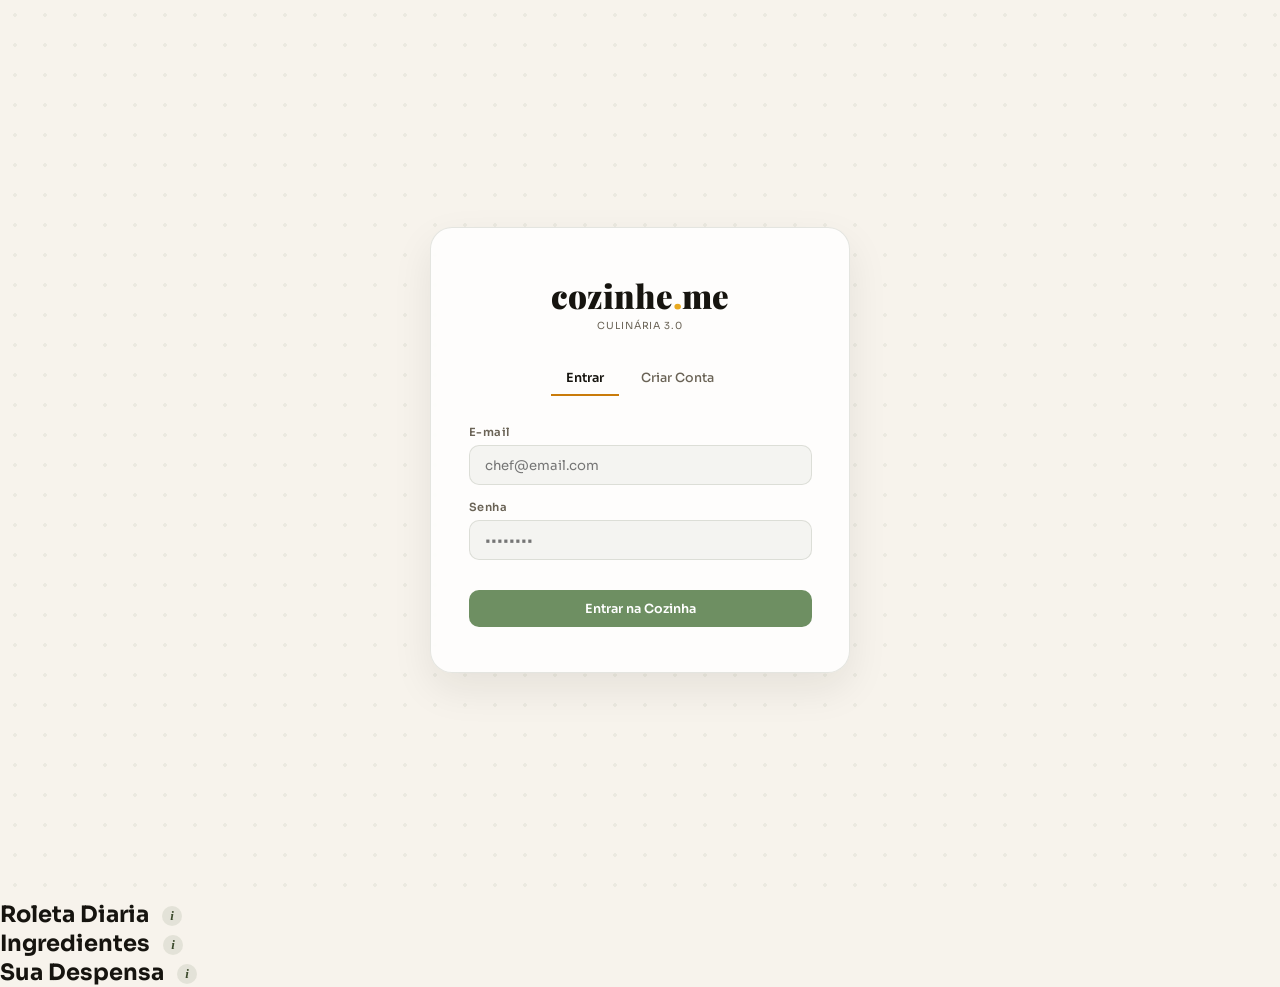
==== commit ba2f279d: "Add info buttons and tooltips for guidance" ====
--- a/login.html
+++ b/login.html
@@ -329,6 +329,46 @@
 .mise-progress-fill{height:100%;background:var(--sage);border-radius:100px;transition:width .4s}
 .mise-footer{padding:.6rem 1.2rem 1.2rem;display:flex;gap:.6rem;justify-content:center}
 
+/* Botao de informacao discreto */
+.info-btn {
+  background: rgba(59, 74, 44, 0.1);
+  color: #3B4A2C; /* Cor Olive do seu projeto */
+  border: none;
+  border-radius: 50%;
+  width: 20px;
+  height: 20px;
+  font-family: serif;
+  font-style: italic;
+  font-weight: bold;
+  font-size: 13px;
+  cursor: pointer;
+  margin-left: 8px;
+  display: inline-flex;
+  align-items: center;
+  justify-content: center;
+  vertical-align: middle;
+  transition: background 0.2s;
+}
+
+.info-btn:hover {
+  background: #C97B0A; /* Cor Amber do seu projeto */
+  color: #FDFAF5;
+}
+
+/* Balao explicativo (Tooltip) */
+.help-tooltip {
+  position: absolute;
+  background: #16140F; /* Cor Dark do seu projeto */
+  color: #FDFAF5;
+  padding: 10px 14px;
+  border-radius: 6px;
+  font-size: 13px;
+  line-height: 1.4;
+  max-width: 250px;
+  z-index: 9999;
+  box-shadow: 0 4px 12px rgba(0,0,0,0.15);
+}
+
 /* ────────────────────────────────────────────────────
    RESPONSIVO
 ──────────────────────────────────────────────────── */
@@ -846,6 +886,21 @@
   </div>
 </div>
 
+<h2>
+  Roleta Diaria
+  <button class="info-btn" data-help="Gire a roleta uma vez por dia para acumular pontos de experiencia e recompensas ficticias para o seu perfil.">i</button>
+</h2>
+
+<h2>
+  Ingredientes
+  <button class="info-btn" data-help="Use os botoes de mais (+) e menos (-) para recalcular automaticamente a quantidade de cada ingrediente de acordo com as porcoes desejadas.">i</button>
+</h2>
+
+<h2>
+  Sua Despensa
+  <button class="info-btn" data-help="Adicione e monitore a validade dos seus alimentos. O sistema avisa visualmente quais itens estao proximos do vencimento.">i</button>
+</h2>
+
 <div class="toast-stack" id="toastStack"></div>
 
 <script>
@@ -884,6 +939,46 @@
 // Inicializa a base de dados falsa pegando do localStorage
 let dbUsers = JSON.parse(localStorage.getItem('cozinhe_users')) || [];
 
+document.addEventListener('click', function(e) {
+  // Remove qualquer balao explicativo aberto anteriormente
+  const existingTooltip = document.querySelector('.help-tooltip');
+  if (existingTooltip) {
+    existingTooltip.remove();
+  }
+
+  // Verifica se o clique foi em um botao de informacao
+  const btn = e.target.closest('.info-btn');
+  if (!btn) return;
+
+  // Impede que o clique feche o proprio balao imediatamente
+  e.stopPropagation();
+
+  // Pega o texto explicativo guardado no atributo data-help
+  const text = btn.getAttribute('data-help');
+
+  // Cria o elemento do balao na tela
+  const tooltip = document.createElement('div');
+  tooltip.className = 'help-tooltip';
+  tooltip.textContent = text;
+  document.body.appendChild(tooltip);
+
+  // Calcula a posicao exata do botao para alinhar o balao acima dele
+  const rect = btn.getBoundingClientRect();
+  const scrollLeft = window.pageXOffset || document.documentElement.scrollLeft;
+  const scrollTop = window.pageYOffset || document.documentElement.scrollTop;
+
+  tooltip.style.left = (rect.left + scrollLeft - (tooltip.offsetWidth / 2) + (rect.width / 2)) + 'px';
+  tooltip.style.top = (rect.top + scrollTop - tooltip.offsetHeight - 8) + 'px';
+});
+
+// Fecha o balao se o usuario clicar em qualquer outra parte da pagina
+document.addEventListener('click', function() {
+  const existingTooltip = document.querySelector('.help-tooltip');
+  if (existingTooltip) {
+    existingTooltip.remove();
+  }
+});
+
 function doSignup() {
   const name = document.getElementById('signupName').value.trim();
   const email = document.getElementById('signupEmail').value.trim();
@@ -920,7 +1015,7 @@
 
   // Busca o usuário
   const user = dbUsers.find(u => u.email === email && u.pass === pass);
-  
+ 
   if (user) {
     loginSuccess(user.name);
   } else {
@@ -931,14 +1026,14 @@
 function loginSuccess(userName) {
   // Salva a sessão atual (para não precisar logar se recarregar a página)
   sessionStorage.setItem('cozinhe_active_user', userName);
-  
+ 
   // Atualiza o UI do App
   document.getElementById('sideUserName').textContent = userName;
   document.querySelector('.home-hero-title').innerHTML = `Olá, ${userName}! 👨‍🍳`;
-  
+ 
   // Esconde a tela de autenticação
   document.getElementById('authScreen').classList.add('hidden');
-  
+ 
   showToast('👋', `Bem-vindo de volta, ${userName}!`);
 }
 
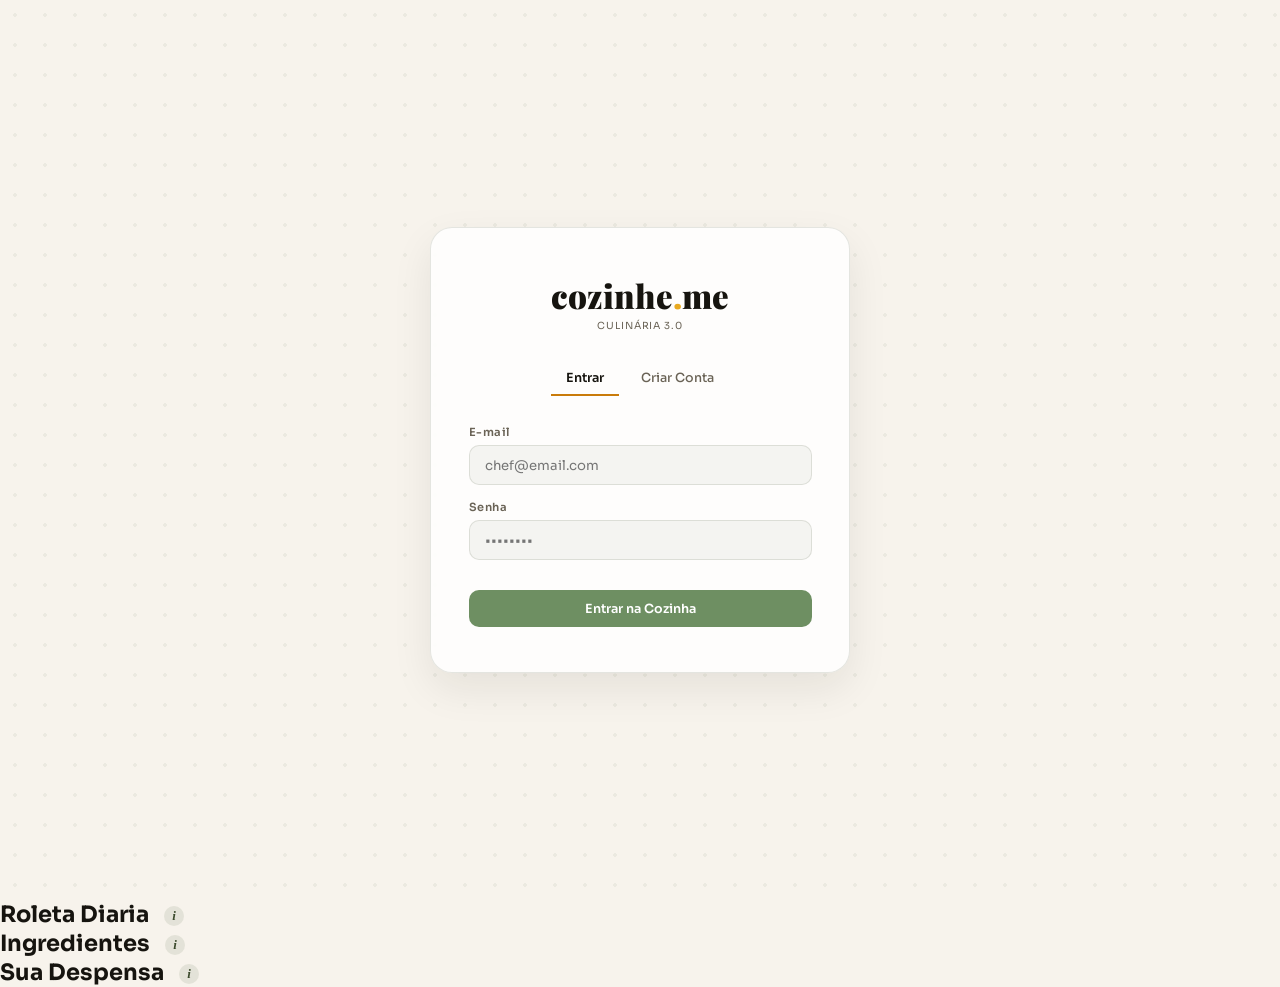
==== commit 411a59d2: "Implement help buttons with tooltips in login.html Added help buttons with tooltips for user guidanc" ====
--- a/login.html
+++ b/login.html
@@ -368,6 +368,127 @@
   z-index: 9999;
   box-shadow: 0 4px 12px rgba(0,0,0,0.15);
 }
+
+/* Botao de informacao discreto */
+.info-btn {
+  background: rgba(59, 74, 44, 0.1);
+  color: #3B4A2C;
+  border: none;
+  border-radius: 50%;
+  width: 20px;
+  height: 20px;
+  font-family: serif;
+  font-style: italic;
+  font-weight: bold;
+  font-size: 13px;
+  cursor: pointer;
+  margin-left: 8px;
+  display: inline-flex;
+  align-items: center;
+  justify-content: center;
+  vertical-align: middle;
+  transition: background 0.2s;
+}
+
+.info-btn:hover {
+  background: #C97B0A;
+  color: #FDFAF5;
+}
+
+/* Balao explicativo (Tooltip) */
+.help-tooltip {
+  position: absolute;
+  background: #16140F;
+  color: #FDFAF5;
+  padding: 10px 14px;
+  border-radius: 6px;
+  font-size: 13px;
+  line-height: 1.4;
+  max-width: 250px;
+  z-index: 9999;
+  box-shadow: 0 4px 12px rgba(0,0,0,0.15);
+}
+
+<style>
+  /* Botão "i" discreto adaptado à paleta de cores do site */
+  .info-btn {
+    background: rgba(59, 74, 44, 0.08);
+    color: #3B4A2C;
+    border: none;
+    border-radius: 50%;
+    width: 19px;
+    height: 19px;
+    font-family: serif;
+    font-style: italic;
+    font-weight: bold;
+    font-size: 12px;
+    cursor: pointer;
+    margin-left: 8px;
+    display: inline-flex;
+    align-items: center;
+    justify-content: center;
+    vertical-align: middle;
+    transition: background 0.2s, color 0.2s;
+  }
+
+  .info-btn:hover {
+    background: #C97B0A;
+    color: #FDFAF5;
+  }
+
+  /* Balão explicativo elegante e legível */
+  .help-tooltip {
+    position: absolute;
+    background: #16140F;
+    color: #FDFAF5;
+    padding: 10px 14px;
+    border-radius: 8px;
+    font-size: 13px;
+    line-height: 1.45;
+    max-width: 260px;
+    z-index: 99999;
+    box-shadow: 0 6px 20px rgba(0,0,0,0.2);
+    animation: fadeUp 0.2s ease forwards;
+  }
+
+  .info-btn {
+    background: rgba(59, 74, 44, 0.1);
+    color: #3B4A2C;
+    border: none;
+    border-radius: 50%;
+    width: 20px;
+    height: 20px;
+    font-family: serif;
+    font-style: italic;
+    font-weight: bold;
+    font-size: 13px;
+    cursor: pointer;
+    margin-left: 10px;
+    display: inline-flex;
+    align-items: center;
+    justify-content: center;
+    vertical-align: middle;
+    transition: background 0.2s, color 0.2s;
+  }
+
+  .info-btn:hover {
+    background: #C97B0A;
+    color: #FDFAF5;
+  }
+
+  .help-tooltip {
+    position: absolute;
+    background: #16140F;
+    color: #FDFAF5;
+    padding: 10px 14px;
+    border-radius: 8px;
+    font-size: 13px;
+    line-height: 1.45;
+    max-width: 260px;
+    z-index: 99999;
+    box-shadow: 0 6px 20px rgba(0,0,0,0.2);
+    pointer-events: none; /* Evita que o mouse interfira no balao */
+  }
 
 /* ────────────────────────────────────────────────────
    RESPONSIVO
@@ -2095,6 +2216,258 @@
 updateLevelUI();
 
 // Draw wheel on load
+/* ════════════════════════════════════════
+   SISTEMA DE AJUDA DINAMICA (BALOES DE INFO)
+   ════════════════════════════════════════ */
+
+// Função auxiliar para criar e injetar o botao "i" nos titulos
+function checkAndAddInfoButtons() {
+  // Configuração: mapeia seletores CSS existentes no site para as suas respectivas ajudas
+  const helpConfigs = [
+    { 
+      selector: '.home-grid h2', 
+      text: 'Gire a roleta uma vez por dia para acumular pontos de experiencia e recompensas ficticias para o seu perfil.' 
+    },
+    { 
+      selector: '.recipe-detail h2', 
+      text: 'Use os botoes de mais (+) e menos (-) para recalcular automaticamente a quantidade de cada ingrediente de acordo com as porcoes.' 
+    },
+    { 
+      selector: '#view-recipes h2', 
+      text: 'Navegue pelas receitas disponiveis ou use a barra de busca para encontrar pratos por nome ou ingredientes.' 
+    },
+    { 
+      selector: '#view-inventory h2', 
+      text: 'Monitore a validade dos seus alimentos. O sistema avisa visualmente quais itens estao proximos do vencimento.' 
+    },
+    { 
+      selector: '#view-ia h2', 
+      text: 'Aqui ficam as ferramentas de IA: conversao de video em passos, comandos de voz e organizacao do tempo de preparo.' 
+    }
+  ];
+
+  helpConfigs.forEach(config => {
+    const element = document.querySelector(config.selector);
+    // Se o elemento existe na tela atual e ainda nao tem o botao "i" grudado nele
+    if (element && !element.querySelector('.info-btn')) {
+      const btn = document.createElement('button');
+      btn.className = 'info-btn';
+      btn.setAttribute('data-help', config.text);
+      btn.textContent = 'i';
+      element.appendChild(btn);
+    }
+  });
+}
+
+// Escuta os cliques na pagina para exibir os baloes ou injetar os botoes ao trocar de tela
+document.addEventListener('click', function(e) {
+  // Se o usuario mudou de aba, espera um instante e injeta os botoes "i" na nova tela
+  setTimeout(checkAndAddInfoButtons, 50);
+
+  // Remove qualquer balao explicativo aberto anteriormente
+  const existingTooltip = document.querySelector('.help-tooltip');
+  if (existingTooltip) {
+    existingTooltip.remove();
+  }
+
+  // Verifica se o clique foi em um botao de informacao
+  const btn = e.target.closest('.info-btn');
+  if (!btn) return;
+
+  // Impede que o clique feche o proprio balao imediatamente
+  e.stopPropagation();
+
+  // Pega o texto explicativo guardado no atributo data-help
+  const text = btn.getAttribute('data-help');
+
+  // Cria o elemento do balao na tela
+  const tooltip = document.createElement('div');
+  tooltip.className = 'help-tooltip';
+  tooltip.textContent = text;
+  document.body.appendChild(tooltip);
+
+  // Calcula a posicao exata do botao para alinhar o balao acima dele
+  const rect = btn.getBoundingClientRect();
+  const scrollLeft = window.pageXOffset || document.documentElement.scrollLeft;
+  const scrollTop = window.pageYOffset || document.documentElement.scrollTop;
+
+  tooltip.style.left = (rect.left + scrollLeft - (tooltip.offsetWidth / 2) + (rect.width / 2)) + 'px';
+  tooltip.style.top = (rect.top + scrollTop - tooltip.offsetHeight - 8) + 'px';
+});
+
+const helpTutorials = [
+    { 
+      selector: '.home-grid h2', 
+      text: 'Gire a roleta uma vez por dia para acumular pontos de experiencia e bónus simulados para a sua conta.' 
+    },
+    { 
+      selector: '.portion-control', 
+      text: 'Clique nos botões de mais (+) e menos (-) para atualizar automaticamente todas as quantidades de ingredientes de forma proporcional.' 
+    },
+    { 
+      selector: '#view-recipes h2.page-title', 
+      text: 'Explore pratos sugeridos, filtre por categorias ou pesquise diretamente o que deseja cozinhar.' 
+    },
+    { 
+      selector: '#view-inventory h2.page-title', 
+      text: 'Gerencie a sua despensa. O sistema avisa visualmente o estado de validade de cada ingrediente cadastrado.' 
+    },
+    { 
+      selector: '#view-ai h2.page-title', 
+      text: 'Interface de ferramentas inteligentes para guiar preparos usando voz ativa, cronogramas visuais ou transcrição de vídeo.' 
+    },
+    { 
+      selector: '#view-gamification h2.page-title', 
+      text: 'Acompanhe a evolução do seu perfil através da árvore de técnicas culinárias desenvolvidas e medalhas desbloqueadas.' 
+    }
+  ];
+
+  // Função que varre a página procurando onde encaixar os botões "i"
+  function injectHelpButtons() {
+    helpTutorials.forEach(item => {
+      const target = document.querySelector(item.selector);
+      // Insere apenas se o elemento estiver visível no ecrã e ainda não tiver o botão instalado
+      if (target && !target.querySelector('.info-btn')) {
+        const btn = document.createElement('button');
+        btn.className = 'info-btn';
+        btn.setAttribute('data-help', item.text);
+        btn.textContent = 'i';
+        
+        // Ajuste de posicionamento se for na barra de controlo de porções
+        if (item.selector === '.portion-control') {
+          target.appendChild(btn);
+        } else {
+          target.appendChild(btn);
+        }
+      }
+    });
+  }
+
+  // Monitoriza interações na página para atualizar os botões à medida que o utilizador muda de aba (SPA)
+  document.addEventListener('click', function(e) {
+    // Dá um pequeno tempo para o motor de renderização do site montar a nova aba antes de verificar
+    setTimeout(injectHelpButtons, 60);
+
+    // Remove qualquer balão explicativo aberto anteriormente ao clicar em qualquer lugar
+    const openTooltip = document.querySelector('.help-tooltip');
+    if (openTooltip) {
+      openTooltip.remove();
+    }
+
+    // Verifica se o clique foi especificamente em cima do botão "i"
+    const clickedBtn = e.target.closest('.info-btn');
+    if (!clickedBtn) return;
+
+    // Impede o fecho imediato provocado pelo clique no próprio botão
+    e.stopPropagation();
+
+    // Captura o texto guardado no elemento
+    const tooltipText = clickedBtn.getAttribute('data-help');
+
+    // Cria e configura o balão na estrutura da página
+    const tooltip = document.createElement('div');
+    tooltip.className = 'help-tooltip';
+    tooltip.textContent = tooltipText;
+    document.body.appendChild(tooltip);
+
+    // Calcula as coordenadas exatas na tela para flutuar o balão mesmo com rolagem de página
+    const btnCoordinates = clickedBtn.getBoundingClientRect();
+    const scrollLeftPosition = window.pageXOffset || document.documentElement.scrollLeft;
+    const scrollTopPosition = window.pageYOffset || document.documentElement.scrollTop;
+
+    // Alinha horizontalmente ao centro e verticalmente por cima do botão "i"
+    tooltip.style.left = (btnCoordinates.left + scrollLeftPosition - (tooltip.offsetWidth / 2) + (btnCoordinates.width / 2)) + 'px';
+    tooltip.style.top = (btnCoordinates.top + scrollTopPosition - tooltip.offsetHeight - 8) + 'px';
+  });
+
+  const helpTutorials = [
+    { 
+      selector: '#page-recipes .page-title', 
+      text: 'Explore pratos sugeridos, filtre por categorias ou pesquise o que deseja cozinhar.' 
+    },
+    { 
+      selector: '#page-inventory .page-title', 
+      text: 'Gerencie sua despensa. O sistema avisa visualmente o estado de validade de cada ingrediente.' 
+    },
+    { 
+      selector: '#page-ai-prep .page-title', 
+      text: 'Ferramentas inteligentes para guiar preparos usando voz ativa, cronogramas ou transcricao de video.' 
+    },
+    { 
+      selector: '#page-gamification .page-title', 
+      text: 'Acompanhe a evolucao do seu perfil atraves da arvore de tecnicas e medalhas desbloqueadas.' 
+    },
+    { 
+      selector: '.portion-label', 
+      text: 'Use os botoes de mais (+) e menos (-) para recalcular as quantidades de ingredientes automaticamente.' 
+    },
+    { 
+      selector: '.wheel-modal .modal-title', 
+      text: 'Gire a roleta uma vez por dia para ganhar experiencia e recompensas.' 
+    }
+  ];
+
+  function injectHelpButtons() {
+    helpTutorials.forEach(item => {
+      // Procura todos os elementos que combinam com o seletor
+      const targets = document.querySelectorAll(item.selector);
+      
+      targets.forEach(target => {
+        // Se encontrou o elemento e ele ainda nao tem o botao "i"
+        if (target && !target.querySelector('.info-btn')) {
+          const btn = document.createElement('button');
+          btn.className = 'info-btn';
+          btn.setAttribute('data-help', item.text);
+          btn.textContent = 'i';
+          target.appendChild(btn);
+        }
+      });
+    });
+  }
+
+  // Cria um observador que fica monitorando o site. Se uma tela abrir, ele injeta os botoes na hora.
+  const observer = new MutationObserver(() => {
+    injectHelpButtons();
+  });
+  
+  // Inicia a observacao em todo o corpo do site
+  observer.observe(document.body, { childList: true, subtree: true, attributes: true });
+
+  // Logica de clique para mostrar os baloes
+  document.addEventListener('click', function(e) {
+    // Remove qualquer balao aberto
+    const openTooltip = document.querySelector('.help-tooltip');
+    if (openTooltip) {
+      openTooltip.remove();
+    }
+
+    // Checa se o clique foi no botao "i"
+    const clickedBtn = e.target.closest('.info-btn');
+    if (!clickedBtn) return;
+
+    e.stopPropagation();
+
+    // Cria o balao com o texto
+    const tooltipText = clickedBtn.getAttribute('data-help');
+    const tooltip = document.createElement('div');
+    tooltip.className = 'help-tooltip';
+    tooltip.textContent = tooltipText;
+    document.body.appendChild(tooltip);
+
+    // Posiciona exatamente acima do botao
+    const btnCoordinates = clickedBtn.getBoundingClientRect();
+    const scrollLeftPosition = window.pageXOffset || document.documentElement.scrollLeft;
+    const scrollTopPosition = window.pageYOffset || document.documentElement.scrollTop;
+
+    tooltip.style.left = (btnCoordinates.left + scrollLeftPosition - (tooltip.offsetWidth / 2) + (btnCoordinates.width / 2)) + 'px';
+    tooltip.style.top = (btnCoordinates.top + scrollTopPosition - tooltip.offsetHeight - 8) + 'px';
+  });
+
+  // Forca a primeira injecao de botoes
+  setTimeout(injectHelpButtons, 500);
+
+// Executa uma vez no inicio assim que a pagina carrega
+setTimeout(checkAndAddInfoButtons, 200);
 setTimeout(()=>{ const c=document.getElementById('wheelCanvas'); if(c) drawWheel(); },100);
 </script>
 </body>
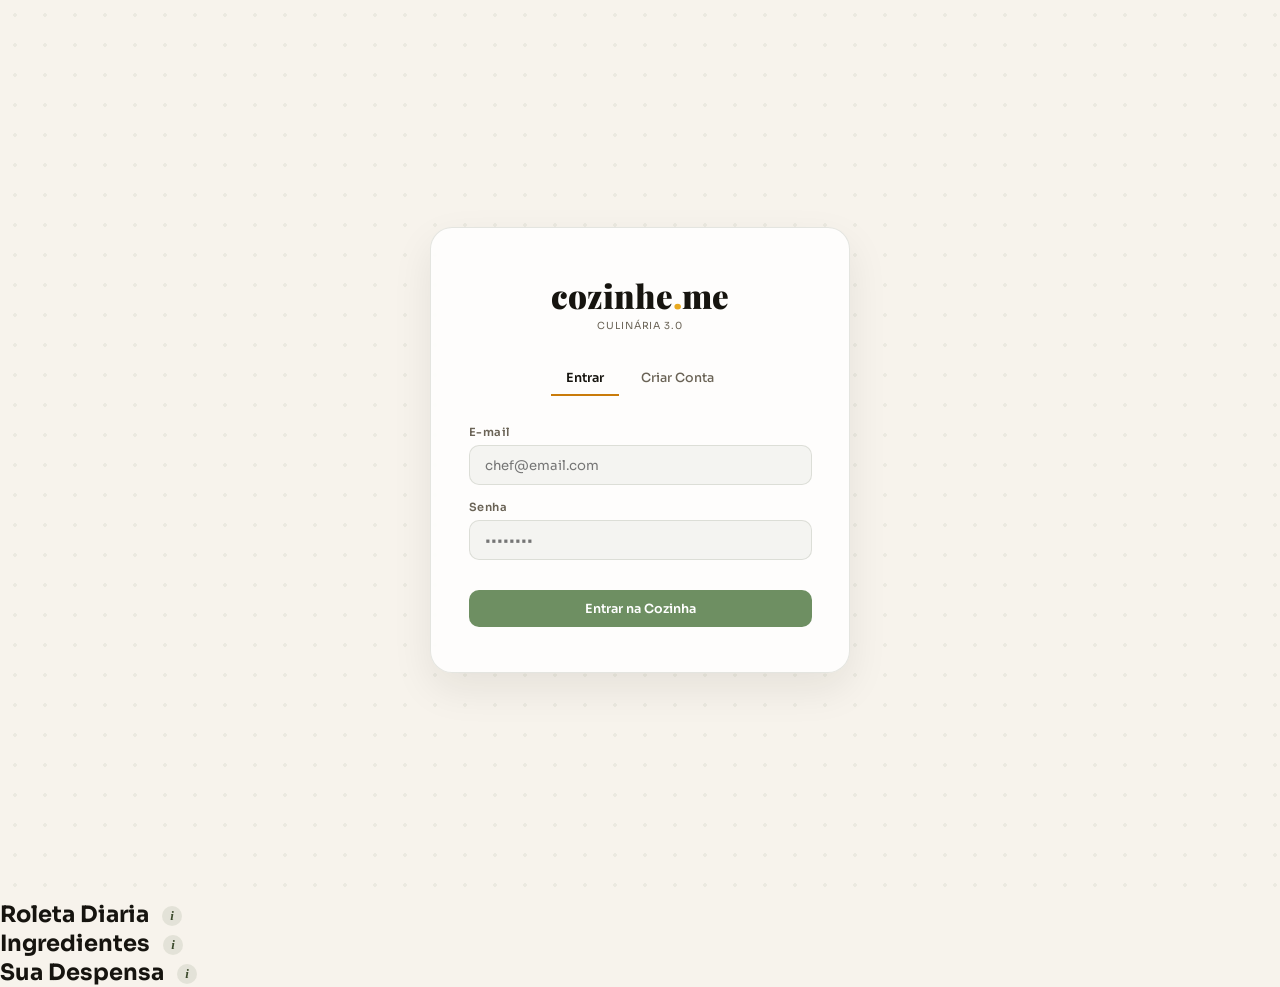
==== commit cf6750c1: "Update login.html" ====
--- a/login.html
+++ b/login.html
@@ -449,45 +449,6 @@
     z-index: 99999;
     box-shadow: 0 6px 20px rgba(0,0,0,0.2);
     animation: fadeUp 0.2s ease forwards;
-  }
-
-  .info-btn {
-    background: rgba(59, 74, 44, 0.1);
-    color: #3B4A2C;
-    border: none;
-    border-radius: 50%;
-    width: 20px;
-    height: 20px;
-    font-family: serif;
-    font-style: italic;
-    font-weight: bold;
-    font-size: 13px;
-    cursor: pointer;
-    margin-left: 10px;
-    display: inline-flex;
-    align-items: center;
-    justify-content: center;
-    vertical-align: middle;
-    transition: background 0.2s, color 0.2s;
-  }
-
-  .info-btn:hover {
-    background: #C97B0A;
-    color: #FDFAF5;
-  }
-
-  .help-tooltip {
-    position: absolute;
-    background: #16140F;
-    color: #FDFAF5;
-    padding: 10px 14px;
-    border-radius: 8px;
-    font-size: 13px;
-    line-height: 1.45;
-    max-width: 260px;
-    z-index: 99999;
-    box-shadow: 0 6px 20px rgba(0,0,0,0.2);
-    pointer-events: none; /* Evita que o mouse interfira no balao */
   }
 
 /* ────────────────────────────────────────────────────
@@ -2380,91 +2341,8 @@
     tooltip.style.top = (btnCoordinates.top + scrollTopPosition - tooltip.offsetHeight - 8) + 'px';
   });
 
-  const helpTutorials = [
-    { 
-      selector: '#page-recipes .page-title', 
-      text: 'Explore pratos sugeridos, filtre por categorias ou pesquise o que deseja cozinhar.' 
-    },
-    { 
-      selector: '#page-inventory .page-title', 
-      text: 'Gerencie sua despensa. O sistema avisa visualmente o estado de validade de cada ingrediente.' 
-    },
-    { 
-      selector: '#page-ai-prep .page-title', 
-      text: 'Ferramentas inteligentes para guiar preparos usando voz ativa, cronogramas ou transcricao de video.' 
-    },
-    { 
-      selector: '#page-gamification .page-title', 
-      text: 'Acompanhe a evolucao do seu perfil atraves da arvore de tecnicas e medalhas desbloqueadas.' 
-    },
-    { 
-      selector: '.portion-label', 
-      text: 'Use os botoes de mais (+) e menos (-) para recalcular as quantidades de ingredientes automaticamente.' 
-    },
-    { 
-      selector: '.wheel-modal .modal-title', 
-      text: 'Gire a roleta uma vez por dia para ganhar experiencia e recompensas.' 
-    }
-  ];
-
-  function injectHelpButtons() {
-    helpTutorials.forEach(item => {
-      // Procura todos os elementos que combinam com o seletor
-      const targets = document.querySelectorAll(item.selector);
-      
-      targets.forEach(target => {
-        // Se encontrou o elemento e ele ainda nao tem o botao "i"
-        if (target && !target.querySelector('.info-btn')) {
-          const btn = document.createElement('button');
-          btn.className = 'info-btn';
-          btn.setAttribute('data-help', item.text);
-          btn.textContent = 'i';
-          target.appendChild(btn);
-        }
-      });
-    });
-  }
-
-  // Cria um observador que fica monitorando o site. Se uma tela abrir, ele injeta os botoes na hora.
-  const observer = new MutationObserver(() => {
-    injectHelpButtons();
-  });
-  
-  // Inicia a observacao em todo o corpo do site
-  observer.observe(document.body, { childList: true, subtree: true, attributes: true });
-
-  // Logica de clique para mostrar os baloes
-  document.addEventListener('click', function(e) {
-    // Remove qualquer balao aberto
-    const openTooltip = document.querySelector('.help-tooltip');
-    if (openTooltip) {
-      openTooltip.remove();
-    }
-
-    // Checa se o clique foi no botao "i"
-    const clickedBtn = e.target.closest('.info-btn');
-    if (!clickedBtn) return;
-
-    e.stopPropagation();
-
-    // Cria o balao com o texto
-    const tooltipText = clickedBtn.getAttribute('data-help');
-    const tooltip = document.createElement('div');
-    tooltip.className = 'help-tooltip';
-    tooltip.textContent = tooltipText;
-    document.body.appendChild(tooltip);
-
-    // Posiciona exatamente acima do botao
-    const btnCoordinates = clickedBtn.getBoundingClientRect();
-    const scrollLeftPosition = window.pageXOffset || document.documentElement.scrollLeft;
-    const scrollTopPosition = window.pageYOffset || document.documentElement.scrollTop;
-
-    tooltip.style.left = (btnCoordinates.left + scrollLeftPosition - (tooltip.offsetWidth / 2) + (btnCoordinates.width / 2)) + 'px';
-    tooltip.style.top = (btnCoordinates.top + scrollTopPosition - tooltip.offsetHeight - 8) + 'px';
-  });
-
-  // Forca a primeira injecao de botoes
-  setTimeout(injectHelpButtons, 500);
+  // Execução preventiva assim que o ficheiro inicial termina de processar
+  setTimeout(injectHelpButtons, 300);
 
 // Executa uma vez no inicio assim que a pagina carrega
 setTimeout(checkAndAddInfoButtons, 200);
